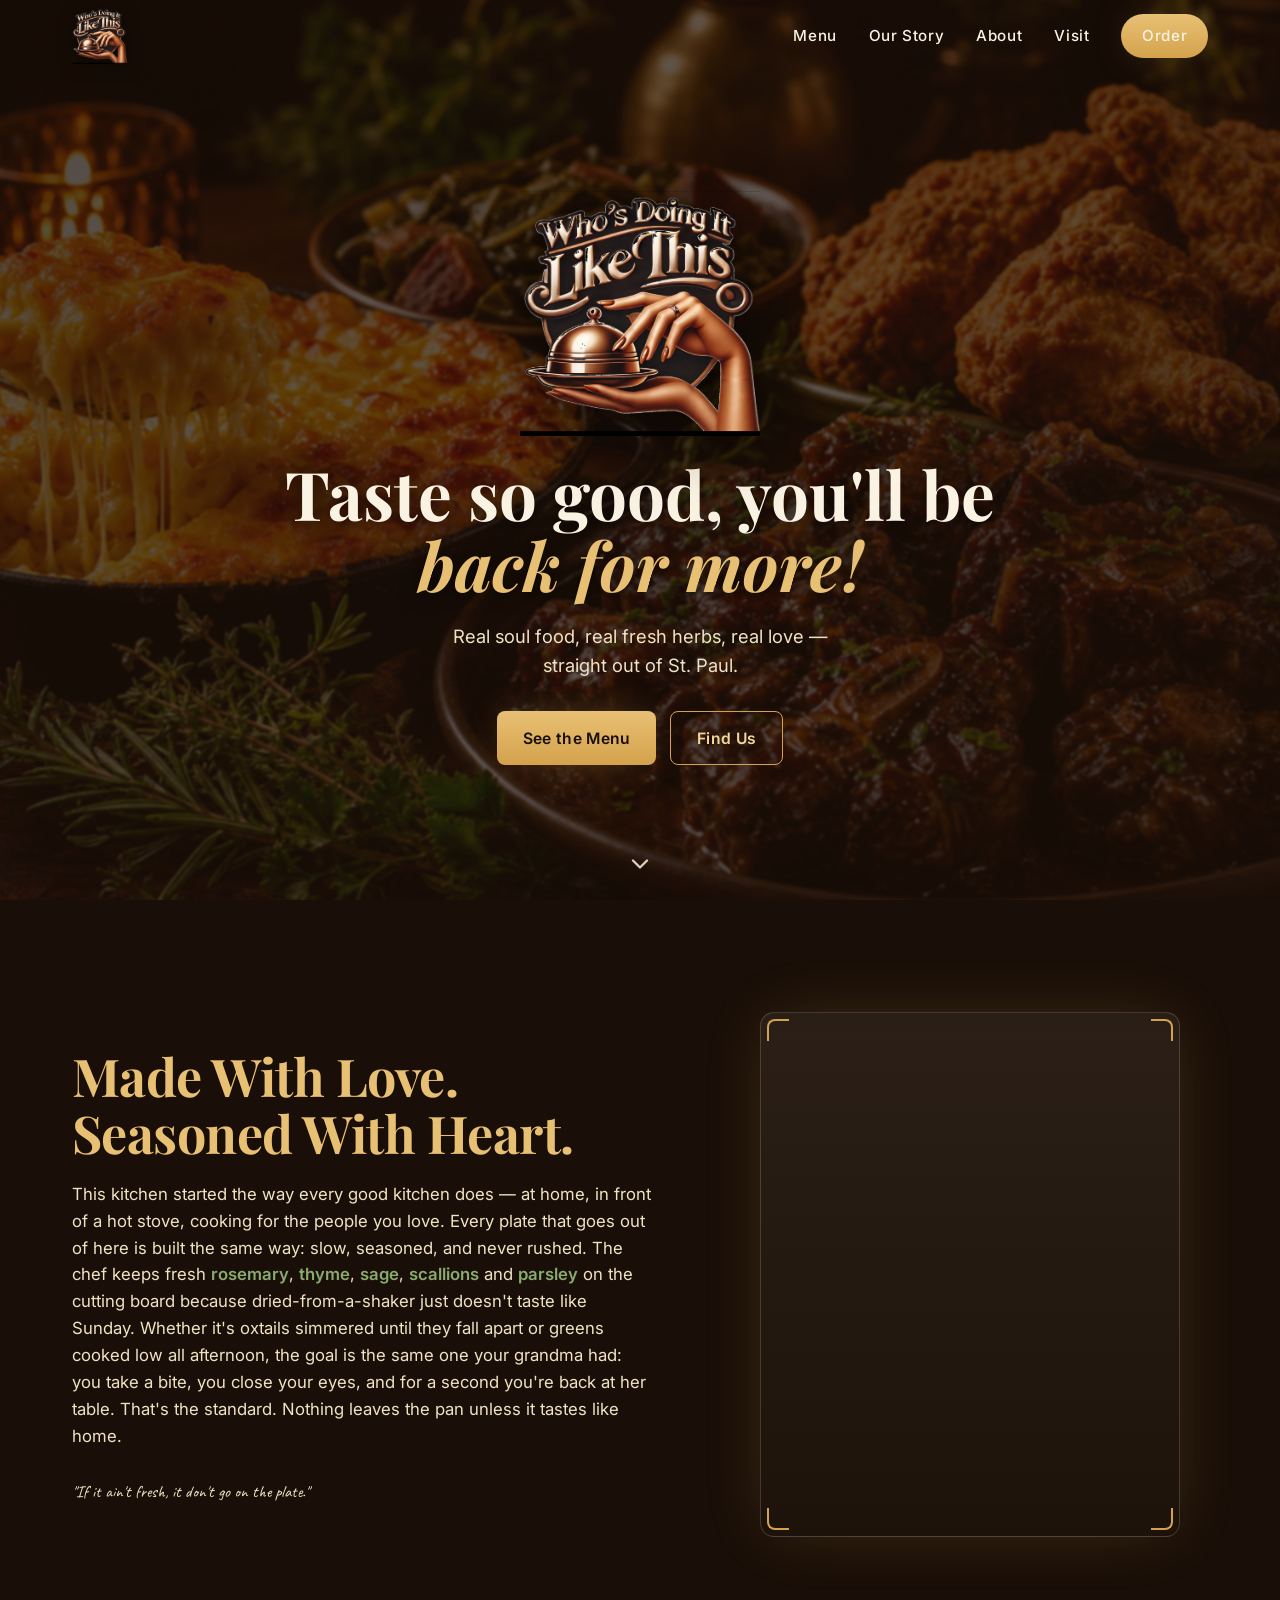
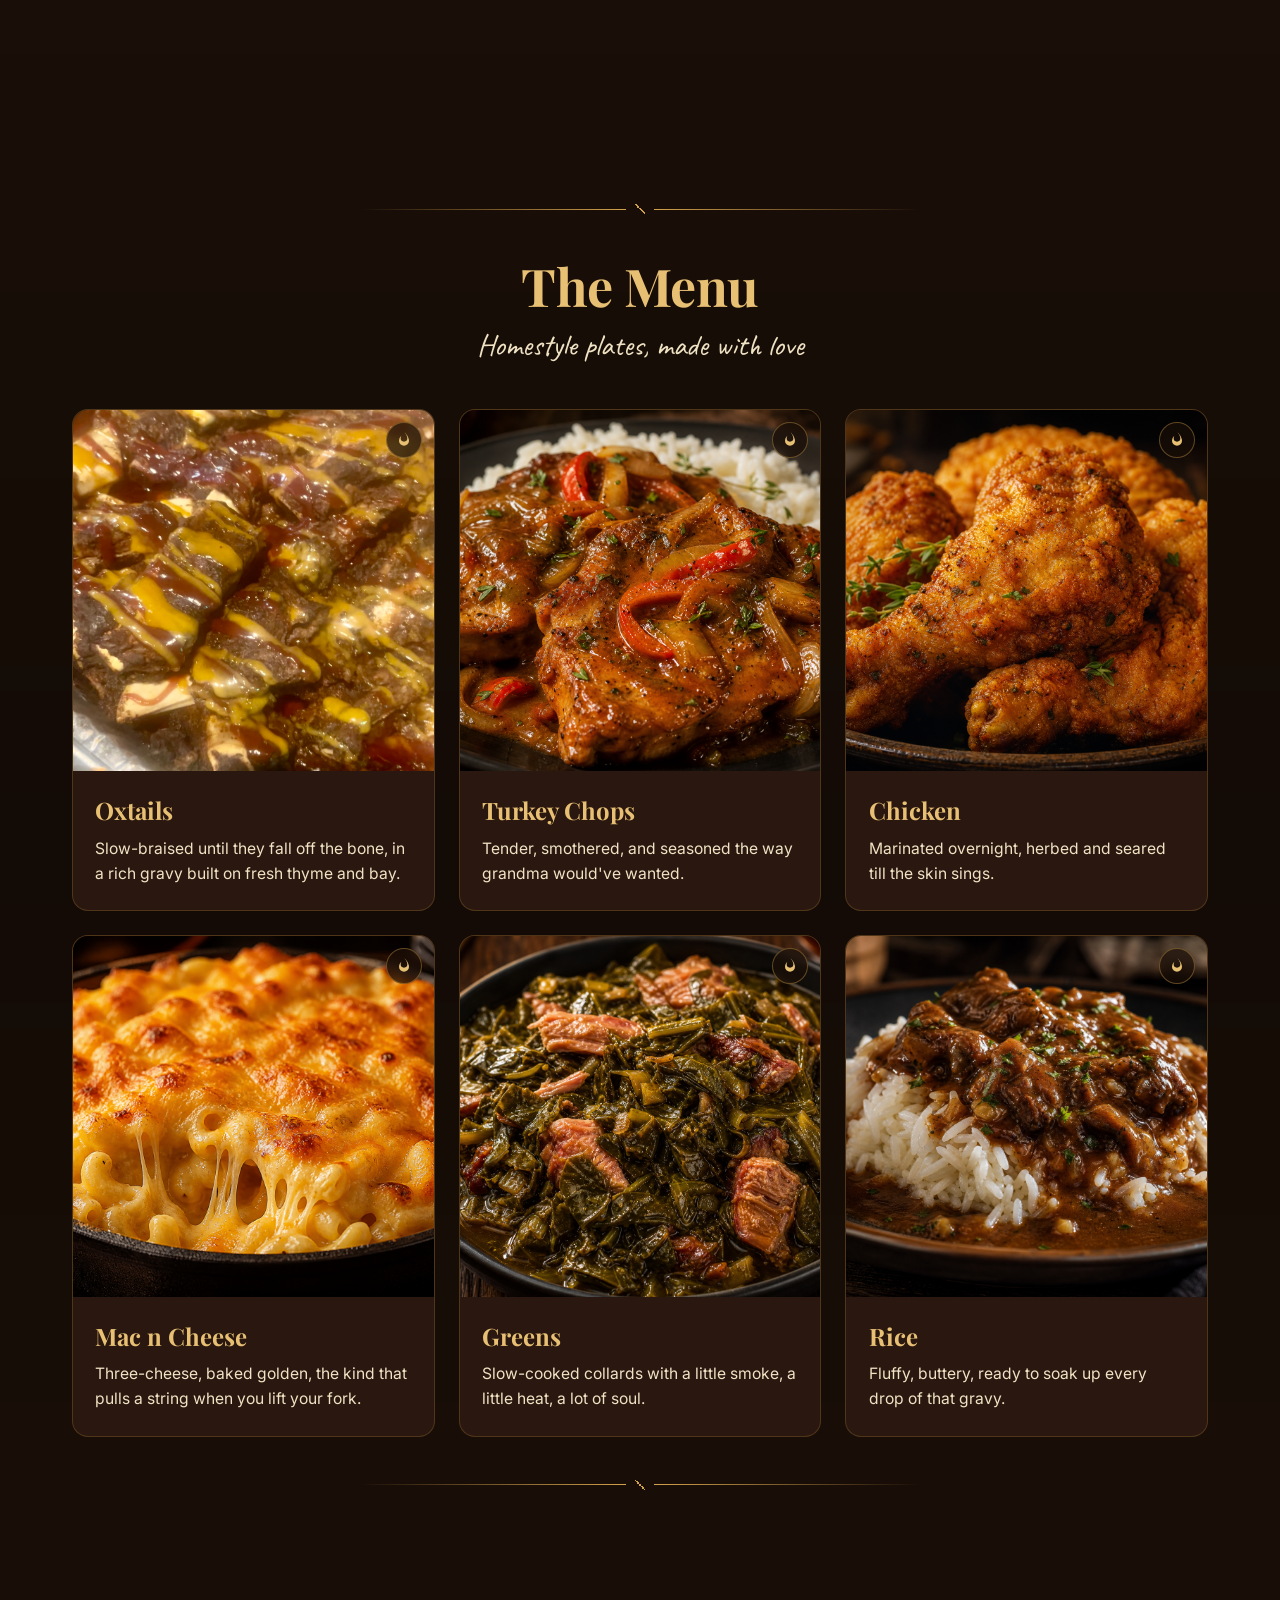
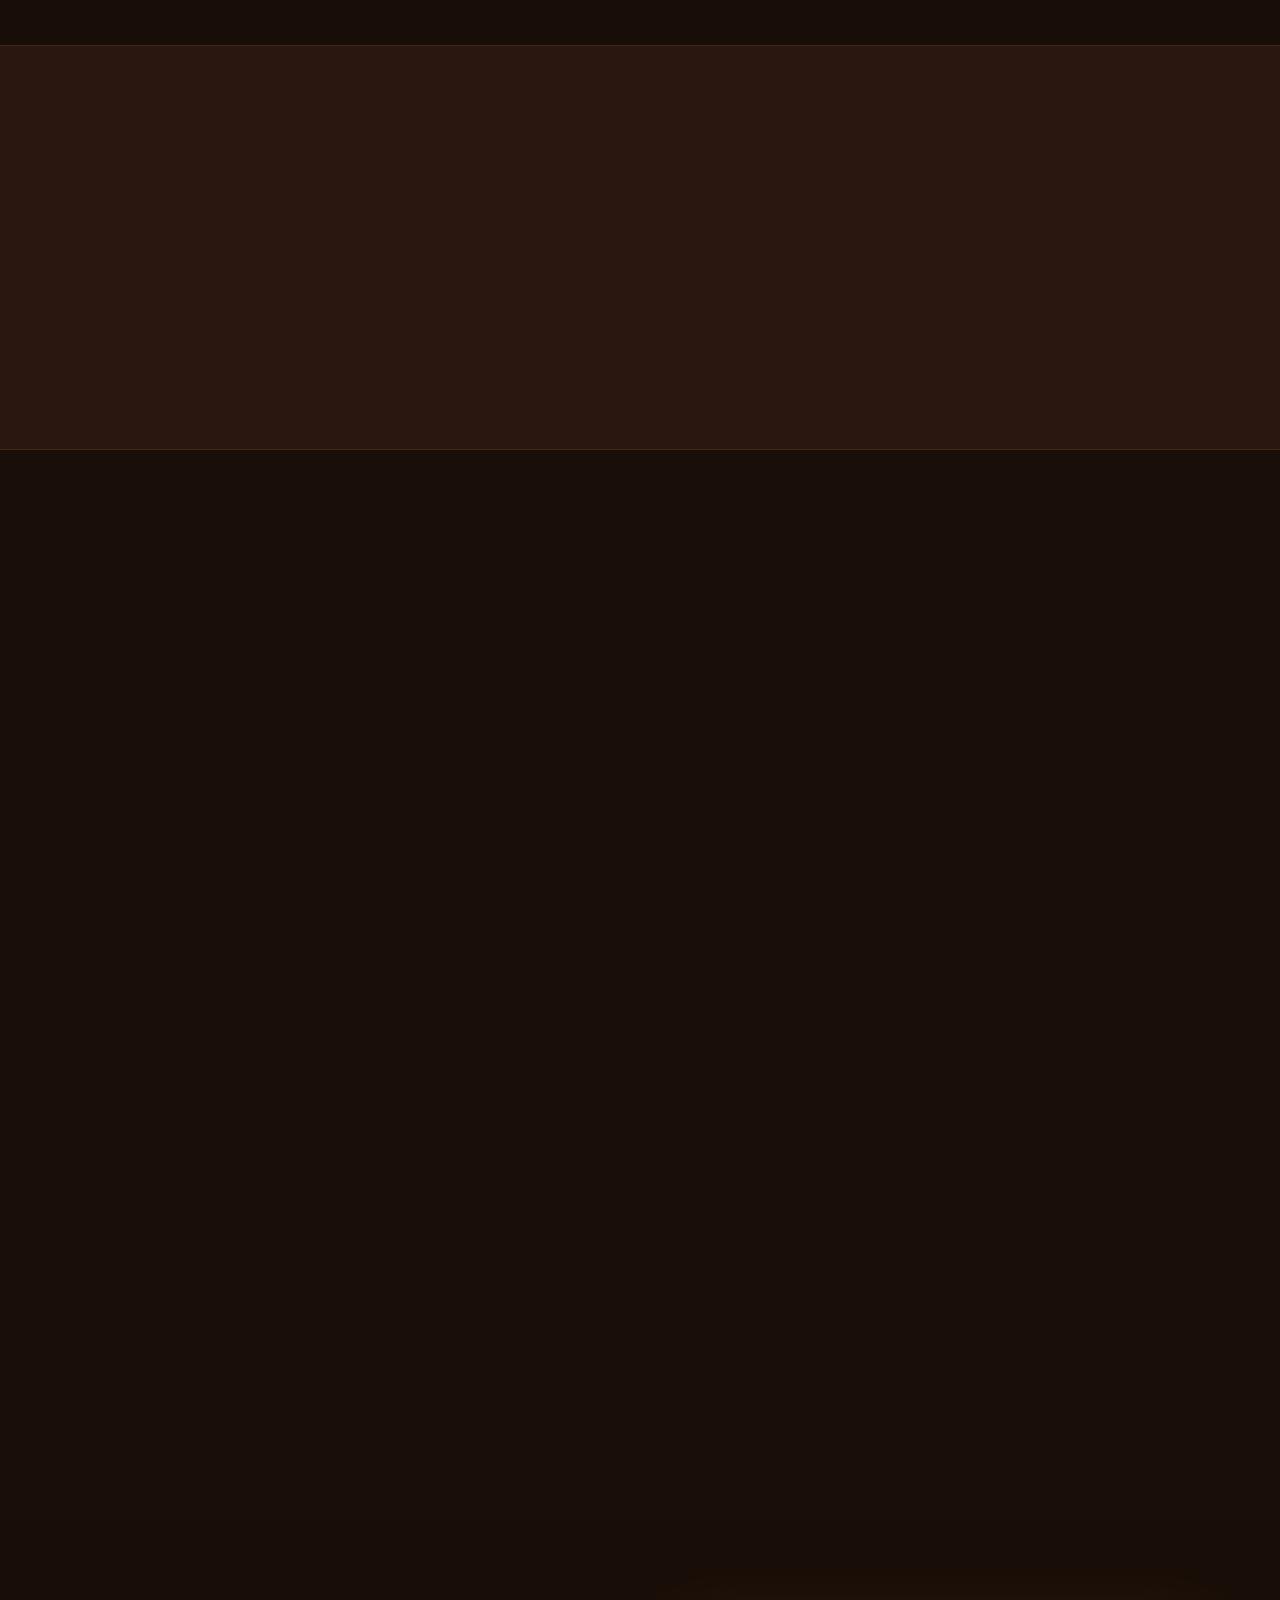
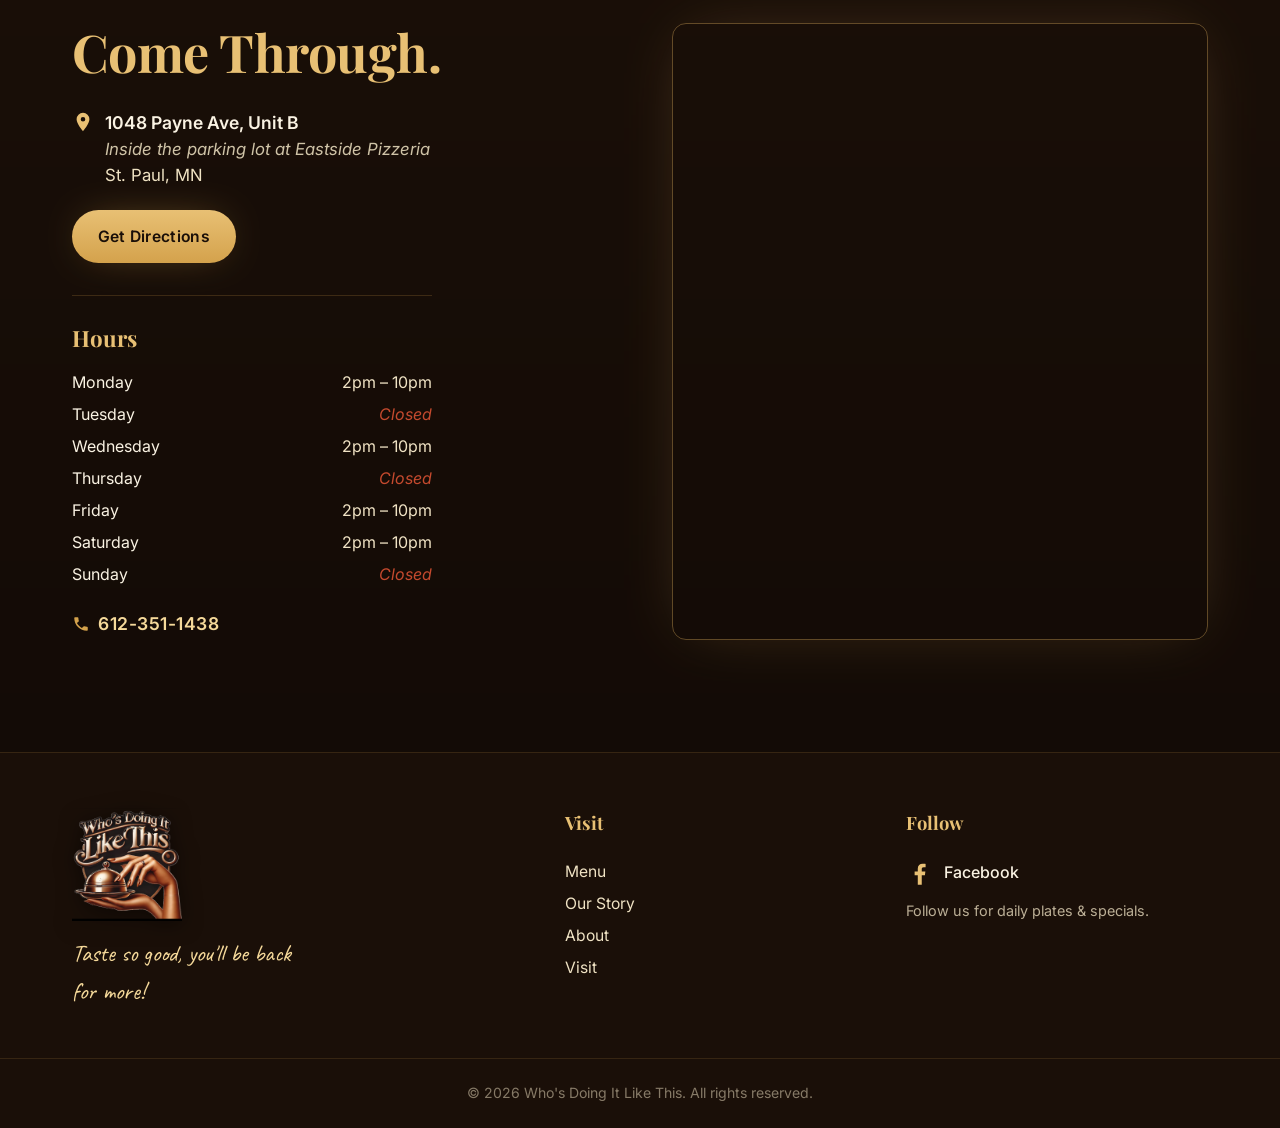
==== index.html @ 68f6def2 "first commit Co-authored-by: Cursor <cursoragent@cursor.com>" ====
<!DOCTYPE html>
<html lang="en">
<head>
  <!--
  ============================================================
   WHO'S DOING IT LIKE THIS  /  editor's quick-edit map
  ============================================================
  Common things you'll want to change and what to search for:

    * Hours              :  search "TODO: owner to confirm hours"
    * Address            :  search "1048 Payne Ave"
    * Phone (add later)  :  search "TODO: phone"
    * Order link         :  search "cash.app/order"  (nav + mobile menu)
    * Facebook URL       :  search "facebook.com/whosdoingitlikethis"  (social follow links only)
    * Google Maps embed  :  search "TODO: maps embed"
    * Logo image         :  search "logo.jpg"  (3 spots)
    * Hero background    :  search "HERO BACKGROUND" in css/styles.css
    * Food card images   :  search "FOOD-IMG"  (one per menu item)
    * Copyright          :  auto-updates via JS (id="year")
    * Open Graph image   :  search "TODO: og-image"
    * Favicon            :  search "TODO: favicon"
  ============================================================
  -->

  <meta charset="UTF-8" />
  <meta name="viewport" content="width=device-width, initial-scale=1.0" />
  <title>Who's Doing It Like This | Soul Food in St. Paul, MN</title>
  <meta name="description" content="Homestyle soul food made with fresh herbs and love. Oxtails, turkey chops, mac &amp; cheese and more. 1048 Payne Ave, St. Paul." />

  <!-- TODO: og-image  (drop a 1200x630 jpg at images/og-image.jpg) -->
  <meta property="og:title" content="Who's Doing It Like This | Soul Food in St. Paul" />
  <meta property="og:description" content="Real soul food, real fresh herbs, real love. 1048 Payne Ave, St. Paul." />
  <meta property="og:type" content="restaurant" />
  <meta property="og:image" content="images/og-image.jpg" />

  <!-- TODO: favicon  (drop a 32x32 png at images/favicon.png) -->
  <link rel="icon" type="image/png" href="images/Whos%20doing%20it%20like%20this/logo_no_bg.png" />

  <!-- Google Fonts: Playfair Display (display), Inter (body), Caveat (handwriting) -->
  <link rel="preconnect" href="https://fonts.googleapis.com" />
  <link rel="preconnect" href="https://fonts.gstatic.com" crossorigin />
  <link href="https://fonts.googleapis.com/css2?family=Caveat:wght@400;700&family=Inter:wght@400;500;600&family=Playfair+Display:ital,wght@0,700;1,700&display=swap" rel="stylesheet" />

  <link rel="stylesheet" href="css/styles.css" />
</head>
<body>

  <!-- ============================================================
       STICKY TOP NAV
       ============================================================ -->
  <header class="site-header" id="siteHeader">
    <div class="container nav-inner">
      <a href="#hero" class="nav-logo" aria-label="Who's Doing It Like This - home">
        <!-- logo_no_bg.png (1 of 3) -->
        <img src="images/Whos%20doing%20it%20like%20this/logo_no_bg.png" alt="Who's Doing It Like This logo" />
      </a>

      <nav class="nav-links" aria-label="Primary">
        <a href="#menu">Menu</a>
        <a href="#story">Our Story</a>
        <a href="about.html">About</a>
        <a href="#visit">Visit</a>
        <a href="https://cash.app/order/$whosdoingitlikethis" target="_blank" rel="noopener" class="btn btn-gold btn-pill nav-cta">Order</a>
      </nav>

      <button class="nav-toggle" id="navToggle" aria-expanded="false" aria-controls="mobileMenu" aria-label="Toggle menu">
        <svg viewBox="0 0 24 24" width="28" height="28" aria-hidden="true" focusable="false">
          <line x1="4" y1="7"  x2="20" y2="7"  stroke="currentColor" stroke-width="2" stroke-linecap="round"/>
          <line x1="4" y1="12" x2="20" y2="12" stroke="currentColor" stroke-width="2" stroke-linecap="round"/>
          <line x1="4" y1="17" x2="20" y2="17" stroke="currentColor" stroke-width="2" stroke-linecap="round"/>
        </svg>
      </button>
    </div>
  </header>

  <!-- Mobile full-screen menu overlay -->
  <div class="mobile-menu" id="mobileMenu" aria-hidden="true">
    <button class="mobile-menu-close" id="mobileMenuClose" aria-label="Close menu">
      <svg viewBox="0 0 24 24" width="32" height="32" aria-hidden="true" focusable="false">
        <line x1="6" y1="6" x2="18" y2="18" stroke="currentColor" stroke-width="2" stroke-linecap="round"/>
        <line x1="18" y1="6" x2="6" y2="18" stroke="currentColor" stroke-width="2" stroke-linecap="round"/>
      </svg>
    </button>
    <nav aria-label="Mobile">
      <a href="#menu">Menu</a>
      <a href="#story">Our Story</a>
      <a href="about.html">About</a>
      <a href="#visit">Visit</a>
      <a href="https://cash.app/order/$whosdoingitlikethis" target="_blank" rel="noopener" class="mobile-cta">Order Online</a>
    </nav>
  </div>

  <main>

    <!-- ============================================================
         1. HERO
         ============================================================ -->
    <section id="hero" class="hero" aria-labelledby="heroTitle">
      <div class="hero-bg" aria-hidden="true"></div>
      <div class="hero-overlay" aria-hidden="true"></div>

      <div class="container hero-content">
        <!-- logo_no_bg.png (2 of 3) -->
        <img class="hero-logo" src="images/Whos%20doing%20it%20like%20this/logo_no_bg.png" alt="Who's Doing It Like This logo" />

        <h1 id="heroTitle" class="hero-title">
          Taste so good, you'll be <span class="italic-gold">back for more!</span>
        </h1>

        <p class="hero-sub">
          Real soul food, real fresh herbs, real love &mdash; straight out of St. Paul.
        </p>

        <div class="hero-ctas">
          <a class="btn btn-gold" href="#menu">See the Menu</a>
          <a class="btn btn-gold-outline" href="#visit">Find Us</a>
        </div>
      </div>

      <a href="#story" class="hero-chevron" aria-label="Scroll to story">
        <svg viewBox="0 0 24 24" width="28" height="28" aria-hidden="true" focusable="false">
          <polyline points="6 9 12 15 18 9" fill="none" stroke="currentColor" stroke-width="2" stroke-linecap="round" stroke-linejoin="round"/>
        </svg>
      </a>
    </section>

    <!-- ============================================================
         2. STORY  -- Made With Love
         ============================================================ -->
    <section id="story" class="story" aria-labelledby="storyTitle">
      <div class="container story-grid">

        <div class="story-text reveal">
          <h2 id="storyTitle" class="section-title">
            Made With Love. <br/>Seasoned With Heart.
          </h2>
          <p>
            This kitchen started the way every good kitchen does &mdash; at home, in front
            of a hot stove, cooking for the people you love. Every plate that goes out
            of here is built the same way: slow, seasoned, and never rushed. The chef
            keeps fresh <strong>rosemary</strong>, <strong>thyme</strong>,
            <strong>sage</strong>, <strong>scallions</strong> and <strong>parsley</strong>
            on the cutting board because dried-from-a-shaker just doesn't taste like
            Sunday. Whether it's oxtails simmered until they fall apart or greens
            cooked low all afternoon, the goal is the same one your grandma had:
            you take a bite, you close your eyes, and for a second you're back at
            her table. That's the standard. Nothing leaves the pan unless it
            tastes like home.
          </p>
          <p class="pull-quote">"If it ain't fresh, it don't go on the plate."</p>
        </div>

        <figure class="story-figure reveal">
          <div class="story-photo-frame">
            <!-- We use IMG_2457 here, cropped via CSS to hide the iPhone screenshot chrome.
                 Swap freely: drop your shot at images/story/chef.jpg and update src below. -->
            <img
              src="images/Whos%20doing%20it%20like%20this/IMG_2457.PNG"
              alt="A loaded plate fresh out of the kitchen"
              class="story-photo"
            />
            <span class="corner corner-tl" aria-hidden="true"></span>
            <span class="corner corner-tr" aria-hidden="true"></span>
            <span class="corner corner-bl" aria-hidden="true"></span>
            <span class="corner corner-br" aria-hidden="true"></span>
          </div>
        </figure>

      </div>
    </section>

    <!-- ============================================================
         3. MENU
         ============================================================ -->
    <section id="menu" class="menu" aria-labelledby="menuTitle">
      <div class="container">

        <div class="divider" aria-hidden="true"></div>

        <header class="section-head reveal">
          <h2 id="menuTitle" class="section-title">The Menu</h2>
          <p class="section-sub-hand">Homestyle plates, made with love</p>
        </header>

        <div class="menu-grid">

          <!-- FOOD-IMG: Oxtails  ->  swap to images/food/oxtails.jpg when ready -->
          <article class="menu-card reveal" style="--i: 0;">
            <div class="menu-card-img">
              <img src="images/Whos%20doing%20it%20like%20this/IMG_1518.PNG" alt="Plate of slow-braised oxtails in rich gravy" />
              <span class="flame" aria-hidden="true">
                <svg viewBox="0 0 24 24" width="20" height="20"><path fill="currentColor" d="M12 2s4 4 4 8a4 4 0 1 1-8 0c0-2 1-3 1-3s-3 2-3 6a6 6 0 0 0 12 0c0-6-6-11-6-11z"/></svg>
              </span>
            </div>
            <div class="menu-card-body">
              <h3>Oxtails</h3>
              <p>Slow-braised until they fall off the bone, in a rich gravy built on fresh thyme and bay.</p>
            </div>
          </article>

          <article class="menu-card reveal" style="--i: 1;">
            <div class="menu-card-img">
              <img src="images/food/turkey-chops.jpg" alt="Smothered turkey chops in rich onion gravy" />
              <span class="flame" aria-hidden="true">
                <svg viewBox="0 0 24 24" width="20" height="20"><path fill="currentColor" d="M12 2s4 4 4 8a4 4 0 1 1-8 0c0-2 1-3 1-3s-3 2-3 6a6 6 0 0 0 12 0c0-6-6-11-6-11z"/></svg>
              </span>
            </div>
            <div class="menu-card-body">
              <h3>Turkey Chops</h3>
              <p>Tender, smothered, and seasoned the way grandma would've wanted.</p>
            </div>
          </article>

          <article class="menu-card reveal" style="--i: 2;">
            <div class="menu-card-img">
              <img src="images/food/chicken.jpg" alt="Herbed fried chicken pieces golden and crispy" />
              <span class="flame" aria-hidden="true">
                <svg viewBox="0 0 24 24" width="20" height="20"><path fill="currentColor" d="M12 2s4 4 4 8a4 4 0 1 1-8 0c0-2 1-3 1-3s-3 2-3 6a6 6 0 0 0 12 0c0-6-6-11-6-11z"/></svg>
              </span>
            </div>
            <div class="menu-card-body">
              <h3>Chicken</h3>
              <p>Marinated overnight, herbed and seared till the skin sings.</p>
            </div>
          </article>

          <article class="menu-card reveal" style="--i: 3;">
            <div class="menu-card-img">
              <img src="images/food/mac-n-cheese.jpg" alt="Baked three-cheese mac and cheese with golden crust and cheese pull" />
              <span class="flame" aria-hidden="true">
                <svg viewBox="0 0 24 24" width="20" height="20"><path fill="currentColor" d="M12 2s4 4 4 8a4 4 0 1 1-8 0c0-2 1-3 1-3s-3 2-3 6a6 6 0 0 0 12 0c0-6-6-11-6-11z"/></svg>
              </span>
            </div>
            <div class="menu-card-body">
              <h3>Mac n Cheese</h3>
              <p>Three-cheese, baked golden, the kind that pulls a string when you lift your fork.</p>
            </div>
          </article>

          <article class="menu-card reveal" style="--i: 4;">
            <div class="menu-card-img">
              <img src="images/food/greens.jpg" alt="Slow-cooked Southern collard greens with smoked meat" />
              <span class="flame" aria-hidden="true">
                <svg viewBox="0 0 24 24" width="20" height="20"><path fill="currentColor" d="M12 2s4 4 4 8a4 4 0 1 1-8 0c0-2 1-3 1-3s-3 2-3 6a6 6 0 0 0 12 0c0-6-6-11-6-11z"/></svg>
              </span>
            </div>
            <div class="menu-card-body">
              <h3>Greens</h3>
              <p>Slow-cooked collards with a little smoke, a little heat, a lot of soul.</p>
            </div>
          </article>

          <article class="menu-card reveal" style="--i: 5;">
            <div class="menu-card-img">
              <img src="images/food/rice.jpg" alt="Fluffy white rice with rich brown gravy poured over" />
              <span class="flame" aria-hidden="true">
                <svg viewBox="0 0 24 24" width="20" height="20"><path fill="currentColor" d="M12 2s4 4 4 8a4 4 0 1 1-8 0c0-2 1-3 1-3s-3 2-3 6a6 6 0 0 0 12 0c0-6-6-11-6-11z"/></svg>
              </span>
            </div>
            <div class="menu-card-body">
              <h3>Rice</h3>
              <p>Fluffy, buttery, ready to soak up every drop of that gravy.</p>
            </div>
          </article>

        </div>

        <div class="divider" aria-hidden="true"></div>
      </div>
    </section>

    <!-- ============================================================
         4. HERBS BAND
         ============================================================ -->
    <section id="herbs" class="herbs" aria-labelledby="herbsTitle">
      <div class="container herbs-inner reveal">
        <h2 id="herbsTitle" class="section-title centered">Fresh Herbs. Always.</h2>

        <ul class="herb-row">
          <li class="herb-badge">
            <svg class="sprig" viewBox="0 0 32 32" width="22" height="22" aria-hidden="true"><path d="M16 28 V6" stroke="currentColor" stroke-width="1.5" fill="none" stroke-linecap="round"/><path d="M16 22 q-6 -2 -8 -8 q4 0 8 4" fill="currentColor"/><path d="M16 18 q6 -2 8 -8 q-4 0 -8 4" fill="currentColor"/><path d="M16 14 q-5 -2 -6 -7 q3 0 6 3" fill="currentColor"/></svg>
            <span>Rosemary</span>
          </li>
          <li class="herb-badge">
            <svg class="sprig" viewBox="0 0 32 32" width="22" height="22" aria-hidden="true"><path d="M16 28 V6" stroke="currentColor" stroke-width="1.5" fill="none" stroke-linecap="round"/><path d="M16 22 q-6 -2 -8 -8 q4 0 8 4" fill="currentColor"/><path d="M16 18 q6 -2 8 -8 q-4 0 -8 4" fill="currentColor"/><path d="M16 14 q-5 -2 -6 -7 q3 0 6 3" fill="currentColor"/></svg>
            <span>Thyme</span>
          </li>
          <li class="herb-badge">
            <svg class="sprig" viewBox="0 0 32 32" width="22" height="22" aria-hidden="true"><path d="M16 28 V6" stroke="currentColor" stroke-width="1.5" fill="none" stroke-linecap="round"/><path d="M16 22 q-6 -2 -8 -8 q4 0 8 4" fill="currentColor"/><path d="M16 18 q6 -2 8 -8 q-4 0 -8 4" fill="currentColor"/><path d="M16 14 q-5 -2 -6 -7 q3 0 6 3" fill="currentColor"/></svg>
            <span>Sage</span>
          </li>
          <li class="herb-badge">
            <svg class="sprig" viewBox="0 0 32 32" width="22" height="22" aria-hidden="true"><path d="M16 28 V6" stroke="currentColor" stroke-width="1.5" fill="none" stroke-linecap="round"/><path d="M16 22 q-6 -2 -8 -8 q4 0 8 4" fill="currentColor"/><path d="M16 18 q6 -2 8 -8 q-4 0 -8 4" fill="currentColor"/><path d="M16 14 q-5 -2 -6 -7 q3 0 6 3" fill="currentColor"/></svg>
            <span>Parsley</span>
          </li>
          <li class="herb-badge">
            <svg class="sprig" viewBox="0 0 32 32" width="22" height="22" aria-hidden="true"><path d="M16 28 V6" stroke="currentColor" stroke-width="1.5" fill="none" stroke-linecap="round"/><path d="M16 22 q-6 -2 -8 -8 q4 0 8 4" fill="currentColor"/><path d="M16 18 q6 -2 8 -8 q-4 0 -8 4" fill="currentColor"/><path d="M16 14 q-5 -2 -6 -7 q3 0 6 3" fill="currentColor"/></svg>
            <span>Scallions</span>
          </li>
        </ul>

        <p class="herbs-copy">
          Fresh herbs do something dried ones never can &mdash; they wake the whole plate up.
          That's why every pot in this kitchen starts with a handful of green, straight off the stem.
        </p>
      </div>
    </section>

    <!-- ============================================================
         5. KITCHEN GALLERY  -- real videos & extra shots
         ============================================================ -->
    <section id="kitchen" class="kitchen" aria-labelledby="kitchenTitle">
      <div class="container">
        <header class="section-head reveal">
          <h2 id="kitchenTitle" class="section-title centered">From the Kitchen</h2>
          <p class="section-sub-hand">Real plates. Real kitchen. Tap to play.</p>
        </header>

        <div class="carousel reveal" id="kitchenCarousel" aria-roledescription="carousel" aria-label="From the Kitchen gallery">
          <div class="carousel-viewport">
            <div class="carousel-track" id="kitchenTrack">

              <div class="carousel-slide" role="group" aria-roledescription="slide" aria-label="1 of 6">
                <video class="kitchen-media" controls preload="metadata" playsinline poster="images/Whos%20doing%20it%20like%20this/IMG_1518.PNG">
                  <source src="images/Whos%20doing%20it%20like%20this/v12044gd0000cn5khkfog65ruvr9pog0.mp4" type="video/mp4" />
                  Sorry, your browser doesn't support embedded videos.
                </video>
              </div>

              <div class="carousel-slide" role="group" aria-roledescription="slide" aria-label="2 of 6">
                <video class="kitchen-media" controls preload="metadata" playsinline>
                  <source src="images/Whos%20doing%20it%20like%20this/v12044gd0000cn5ksrfog65tkddij550.mp4" type="video/mp4" />
                  Sorry, your browser doesn't support embedded videos.
                </video>
              </div>

              <div class="carousel-slide" role="group" aria-roledescription="slide" aria-label="3 of 6">
                <video class="kitchen-media" controls preload="metadata" playsinline>
                  <source src="images/Whos%20doing%20it%20like%20this/v12044gd0000cn68t57og65gt8g8koug.mp4" type="video/mp4" />
                  Sorry, your browser doesn't support embedded videos.
                </video>
              </div>

              <div class="carousel-slide" role="group" aria-roledescription="slide" aria-label="4 of 6">
                <video class="kitchen-media" controls preload="metadata" playsinline>
                  <source src="images/Whos%20doing%20it%20like%20this/v12044gd0000coe49vvog65h6o6lahjg.mp4" type="video/mp4" />
                  Sorry, your browser doesn't support embedded videos.
                </video>
              </div>

              <div class="carousel-slide" role="group" aria-roledescription="slide" aria-label="5 of 6">
                <video class="kitchen-media" controls preload="metadata" playsinline>
                  <source src="images/Whos%20doing%20it%20like%20this/v12044gd0000csf7sivog65lehfbqdag.mp4" type="video/mp4" />
                  Sorry, your browser doesn't support embedded videos.
                </video>
              </div>

              <div class="carousel-slide" role="group" aria-roledescription="slide" aria-label="6 of 6">
                <img class="kitchen-media" src="images/Whos%20doing%20it%20like%20this/IMG_1518.PNG" alt="Tray of ribs glazed in BBQ and gold sauce" />
              </div>

            </div>
          </div>

          <button class="carousel-btn carousel-prev" id="carouselPrev" aria-label="Previous slide" type="button">
            <svg viewBox="0 0 24 24" width="24" height="24" aria-hidden="true" focusable="false">
              <polyline points="15 6 9 12 15 18" fill="none" stroke="currentColor" stroke-width="2.2" stroke-linecap="round" stroke-linejoin="round"/>
            </svg>
          </button>

          <button class="carousel-btn carousel-next" id="carouselNext" aria-label="Next slide" type="button">
            <svg viewBox="0 0 24 24" width="24" height="24" aria-hidden="true" focusable="false">
              <polyline points="9 6 15 12 9 18" fill="none" stroke="currentColor" stroke-width="2.2" stroke-linecap="round" stroke-linejoin="round"/>
            </svg>
          </button>

          <div class="carousel-dots" id="carouselDots" role="tablist" aria-label="Choose slide"></div>
        </div>
      </div>
    </section>

    <!-- ============================================================
         6. VISIT
         ============================================================ -->
    <section id="visit" class="visit" aria-labelledby="visitTitle">
      <div class="container visit-grid">

        <div class="visit-text reveal">
          <h2 id="visitTitle" class="section-title">Come Through.</h2>

          <address class="visit-address">
            <svg class="map-pin" viewBox="0 0 24 24" width="22" height="22" aria-hidden="true">
              <path fill="currentColor" d="M12 2a7 7 0 0 0-7 7c0 5 7 13 7 13s7-8 7-13a7 7 0 0 0-7-7zm0 9.5A2.5 2.5 0 1 1 12 6.5a2.5 2.5 0 0 1 0 5z"/>
            </svg>
            <div>
              <strong>1048 Payne Ave, Unit B</strong><br/>
              <em>Inside the parking lot at Eastside Pizzeria</em><br/>
              St. Paul, MN
            </div>
          </address>

          <a class="btn btn-gold btn-pill" href="https://www.google.com/maps/search/?api=1&query=1048+Payne+Ave+Unit+B+St+Paul+MN" target="_blank" rel="noopener">
            Get Directions
          </a>

          <div class="hours">
            <h3 class="hours-title">Hours</h3>
            <dl>
              <div class="hours-row"><dt>Monday</dt><dd>2pm &ndash; 10pm</dd></div>
              <div class="hours-row closed"><dt>Tuesday</dt><dd>Closed</dd></div>
              <div class="hours-row"><dt>Wednesday</dt><dd>2pm &ndash; 10pm</dd></div>
              <div class="hours-row closed"><dt>Thursday</dt><dd>Closed</dd></div>
              <div class="hours-row"><dt>Friday</dt><dd>2pm &ndash; 10pm</dd></div>
              <div class="hours-row"><dt>Saturday</dt><dd>2pm &ndash; 10pm</dd></div>
              <div class="hours-row closed"><dt>Sunday</dt><dd>Closed</dd></div>
            </dl>
          </div>

          <a class="visit-phone" href="tel:+16123511438" aria-label="Call us at 612-351-1438">
            <svg viewBox="0 0 24 24" width="18" height="18" aria-hidden="true">
              <path fill="currentColor" d="M6.6 10.8c1.4 2.8 3.8 5.1 6.6 6.6l2.2-2.2c.3-.3.7-.4 1-.2 1.1.4 2.3.6 3.6.6.6 0 1 .4 1 1V20c0 .6-.4 1-1 1-9.4 0-17-7.6-17-17 0-.6.4-1 1-1h3.5c.6 0 1 .4 1 1 0 1.3.2 2.5.6 3.6.1.3 0 .7-.2 1L6.6 10.8z"/>
            </svg>
            <span>612-351-1438</span>
          </a>
        </div>

        <div class="visit-map reveal">
          <!-- TODO: maps embed -- if the owner gets a fresh embed code from
               Google Maps (Share > Embed a map), replace the iframe src below. -->
          <iframe
            title="Map to Who's Doing It Like This, 1048 Payne Ave Unit B, St. Paul, MN"
            src="https://www.google.com/maps?q=1048+Payne+Ave+Unit+B+St+Paul+MN&output=embed"
            loading="lazy"
            referrerpolicy="no-referrer-when-downgrade"
            allowfullscreen></iframe>
        </div>

      </div>
    </section>

  </main>

  <!-- ============================================================
       FOOTER
       ============================================================ -->
  <footer class="site-footer" aria-labelledby="footerTitle">
    <h2 id="footerTitle" class="visually-hidden">Site footer</h2>

    <div class="container footer-grid">

      <div class="footer-col">
        <!-- logo_no_bg.png (3 of 3) -->
        <img class="footer-logo" src="images/Whos%20doing%20it%20like%20this/logo_no_bg.png" alt="Who's Doing It Like This logo" />
        <p class="footer-tag">Taste so good, you'll be back for more!</p>
      </div>

      <div class="footer-col">
        <h3 class="footer-heading">Visit</h3>
        <ul class="footer-links">
          <li><a href="#menu">Menu</a></li>
          <li><a href="#story">Our Story</a></li>
          <li><a href="about.html">About</a></li>
          <li><a href="#visit">Visit</a></li>
        </ul>
      </div>

      <div class="footer-col">
        <h3 class="footer-heading">Follow</h3>
        <a class="footer-social" href="https://www.facebook.com/whosdoingitlikethis" target="_blank" rel="noopener" aria-label="Follow us on Facebook">
          <svg viewBox="0 0 24 24" width="28" height="28" aria-hidden="true"><path fill="currentColor" d="M13.5 22v-8h2.7l.4-3.2h-3.1V8.7c0-.9.3-1.6 1.6-1.6h1.7V4.2c-.3 0-1.3-.1-2.5-.1-2.5 0-4.2 1.5-4.2 4.3v2.4H7.4V14h2.7v8h3.4z"/></svg>
          <span>Facebook</span>
        </a>
        <p class="footer-note">Follow us for daily plates &amp; specials.</p>
      </div>

    </div>

    <div class="footer-bottom">
      <p>&copy; <span id="year">2025</span> Who's Doing It Like This. All rights reserved.</p>
    </div>
  </footer>

  <script src="js/script.js"></script>
</body>
</html>
---- css/styles.css ----
/* ============================================================
   WHO'S DOING IT LIKE THIS  --  styles.css
   Cast iron, gold foil, hand-painted juke joint signage.
   ============================================================ */

/* ---------- 1. Tokens ---------- */
:root {
  /* Deep, rich base -- like cast iron and stewed gravy */
  --cocoa-950: #1a0f08;
  --cocoa-900: #2a1810;
  --cocoa-800: #3d2418;
  --cocoa-700: #5c3a26;

  /* Warm gold -- the "Sunday best" accent */
  --gold-600: #a87a2e;
  --gold-500: #d4a24c;
  --gold-400: #e8c074;
  --gold-300: #f5d99a;

  /* Cream -- worn paper */
  --cream-50:  #faf3e3;
  --cream-100: #f0e3c4;

  /* Herb green -- nods to the fresh-herb story */
  --herb-600: #4a6b3a;
  --herb-500: #6b8e4e;
  --herb-400: #8aab6e;

  /* Paprika/sauce red -- accents, hovers */
  --paprika-600: #a8331f;
  --paprika-500: #c44a2e;

  /* Type */
  --font-display: 'Playfair Display', Georgia, serif;
  --font-body:    'Inter', system-ui, sans-serif;
  --font-hand:    'Caveat', cursive;

  /* Layout */
  --container-max: 1200px;
  --gutter: clamp(1rem, 4vw, 2rem);
  --header-h: 72px;
}

/* ---------- 2. Reset-ish ---------- */
*, *::before, *::after { box-sizing: border-box; }
html { scroll-behavior: smooth; }
body, h1, h2, h3, h4, p, ul, dl, dd, figure { margin: 0; padding: 0; }
ul { list-style: none; }
img, svg, video, iframe { display: block; max-width: 100%; }
img, video { height: auto; }
a { color: inherit; text-decoration: none; }
button { font: inherit; cursor: pointer; background: none; border: 0; color: inherit; }

/* ---------- 3. Body + paper grain ---------- */
body {
  font-family: var(--font-body);
  font-weight: 400;
  color: var(--cream-50);
  background: var(--cocoa-950);
  line-height: 1.6;
  -webkit-font-smoothing: antialiased;
  position: relative;
  overflow-x: hidden;
}

/* Subtle inline-SVG noise overlay (~0.04 opacity) -- "old paper" feel */
body::before {
  content: "";
  position: fixed;
  inset: 0;
  pointer-events: none;
  z-index: 1;
  opacity: 0.05;
  background-image: url("data:image/svg+xml;utf8,<svg xmlns='http://www.w3.org/2000/svg' width='200' height='200'><filter id='n'><feTurbulence type='fractalNoise' baseFrequency='0.85' numOctaves='2' stitchTiles='stitch'/><feColorMatrix values='0 0 0 0 0.95  0 0 0 0 0.85  0 0 0 0 0.65  0 0 0 0.6 0'/></filter><rect width='100%' height='100%' filter='url(%23n)'/></svg>");
}

main, header, footer { position: relative; z-index: 2; }

/* ---------- 4. Layout helpers ---------- */
.container {
  width: 100%;
  max-width: var(--container-max);
  margin-inline: auto;
  padding-inline: var(--gutter);
}

.visually-hidden {
  position: absolute !important;
  width: 1px; height: 1px;
  padding: 0; margin: -1px;
  overflow: hidden; clip: rect(0,0,0,0);
  white-space: nowrap; border: 0;
}

/* ---------- 5. Typography ---------- */
.section-title {
  font-family: var(--font-display);
  font-weight: 700;
  font-size: clamp(2rem, 4.5vw, 3.25rem);
  line-height: 1.1;
  color: var(--gold-400);
  letter-spacing: -0.01em;
}
.section-title.centered { text-align: center; }

.section-sub-hand {
  font-family: var(--font-hand);
  font-size: clamp(1.4rem, 2.5vw, 1.9rem);
  color: var(--cream-100);
  text-align: center;
  margin-top: 0.4rem;
}

.section-head { margin-bottom: 2.5rem; }

.italic-gold {
  font-style: italic;
  color: var(--gold-400);
}

/* ---------- 6. Buttons ---------- */
.btn {
  display: inline-flex;
  align-items: center;
  justify-content: center;
  gap: 0.5rem;
  padding: 0.85rem 1.6rem;
  font-family: var(--font-body);
  font-weight: 600;
  font-size: 0.98rem;
  letter-spacing: 0.02em;
  border-radius: 8px;
  transition: transform 0.2s ease, background 0.2s ease, color 0.2s ease, box-shadow 0.2s ease, border-color 0.2s ease;
  white-space: nowrap;
}
.btn-pill { border-radius: 999px; }

.btn-gold {
  background: linear-gradient(180deg, var(--gold-400), var(--gold-500));
  color: var(--cocoa-950);
  box-shadow: 0 0 40px -15px rgba(212, 162, 76, 0.6);
}
.btn-gold:hover {
  background: linear-gradient(180deg, var(--gold-300), var(--gold-400));
  transform: translateY(-2px);
  box-shadow: 0 0 60px -10px rgba(212, 162, 76, 0.7);
}

.btn-gold-outline {
  border: 1.5px solid var(--gold-500);
  color: var(--gold-300);
  background: transparent;
}
.btn-gold-outline:hover {
  background: rgba(212, 162, 76, 0.12);
  color: var(--gold-300);
  transform: translateY(-2px);
}

/* Focus ring on every interactive element */
a:focus-visible,
button:focus-visible,
.btn:focus-visible,
.kitchen-video:focus-visible {
  outline: 2px solid var(--gold-400);
  outline-offset: 3px;
  border-radius: 6px;
}

/* ---------- 7. Reusable divider (two gold lines + center diamond) ---------- */
.divider {
  position: relative;
  display: flex;
  align-items: center;
  justify-content: center;
  margin: 2.5rem auto;
  width: min(560px, 100%);
  height: 16px;
}
.divider::before,
.divider::after {
  content: "";
  flex: 1;
  height: 1px;
}
.divider::before {
  background: linear-gradient(90deg, transparent, var(--gold-500));
  margin-right: 14px;
}
.divider::after {
  background: linear-gradient(90deg, var(--gold-500), transparent);
  margin-left: 14px;
}
/* Center diamond -- a small rotated square stamped behind via background */
.divider {
  background: linear-gradient(45deg, transparent 45%, var(--gold-500) 45% 55%, transparent 55%) no-repeat center / 10px 10px;
}

/* ---------- 8. Sticky header ---------- */
.site-header {
  position: fixed;
  top: 0; left: 0; right: 0;
  z-index: 50;
  transition: background 0.3s ease, backdrop-filter 0.3s ease, box-shadow 0.3s ease;
  background: transparent;
}
.site-header.scrolled {
  background: rgba(26, 15, 8, 0.9);
  backdrop-filter: blur(10px);
  -webkit-backdrop-filter: blur(10px);
  box-shadow: 0 1px 0 rgba(212, 162, 76, 0.15);
}

.nav-inner {
  display: flex;
  align-items: center;
  justify-content: space-between;
  min-height: var(--header-h);
}

.nav-logo {
  display: inline-flex;
  align-items: center;
  height: 56px;
}
.nav-logo img {
  height: 56px;
  width: auto;
  object-fit: contain;
  border-radius: 0;
  border: none;
  background: transparent;
  filter: drop-shadow(0 2px 8px rgba(0, 0, 0, 0.5));
}

.nav-links {
  display: flex;
  align-items: center;
  gap: 2rem;
}
.nav-links a {
  font-weight: 500;
  font-size: 0.95rem;
  color: var(--cream-50);
  letter-spacing: 0.04em;
  position: relative;
}
.nav-links a:not(.btn)::after {
  content: "";
  position: absolute;
  left: 0; right: 0; bottom: -6px;
  height: 1px;
  background: var(--gold-400);
  transform: scaleX(0);
  transform-origin: left;
  transition: transform 0.25s ease;
}
.nav-links a:not(.btn):hover::after,
.nav-links a:not(.btn):focus-visible::after {
  transform: scaleX(1);
}
.nav-cta { padding: 0.6rem 1.3rem; font-size: 0.9rem; }

.nav-toggle {
  display: none;
  color: var(--cream-50);
  padding: 0.4rem;
}

/* Mobile nav */
@media (max-width: 820px) {
  .nav-links { display: none; }
  .nav-toggle { display: inline-flex; }
}

.mobile-menu {
  position: fixed;
  inset: 0;
  z-index: 100;
  background: var(--cocoa-950);
  display: flex;
  flex-direction: column;
  align-items: center;
  justify-content: center;
  gap: 2rem;
  opacity: 0;
  pointer-events: none;
  transition: opacity 0.25s ease;
}
.mobile-menu.open {
  opacity: 1;
  pointer-events: auto;
}
.mobile-menu nav {
  display: flex;
  flex-direction: column;
  align-items: center;
  gap: 1.5rem;
}
.mobile-menu nav a {
  font-family: var(--font-display);
  font-size: 2rem;
  color: var(--cream-50);
}
.mobile-menu nav a.mobile-cta {
  margin-top: 1rem;
  background: linear-gradient(180deg, var(--gold-400), var(--gold-500));
  color: var(--cocoa-950);
  padding: 0.75rem 1.6rem;
  border-radius: 999px;
  font-family: var(--font-body);
  font-weight: 600;
  font-size: 1.05rem;
}
.mobile-menu-close {
  position: absolute;
  top: 18px;
  right: 18px;
  color: var(--cream-50);
  padding: 0.5rem;
}

/* ---------- 9. Hero ---------- */
.hero {
  position: relative;
  min-height: 100vh;
  display: flex;
  align-items: center;
  justify-content: center;
  text-align: center;
  padding: calc(var(--header-h) + 2rem) var(--gutter) 3rem;
  overflow: hidden;
  isolation: isolate;
}

/* HERO BACKGROUND */
.hero-bg {
  position: absolute;
  inset: 0;
  z-index: -2;
  background:
    linear-gradient(135deg,
      rgba(26, 15, 8, 0.55),
      rgba(42, 24, 16, 0.45),
      rgba(26, 15, 8, 0.75)),
    url("../images/hero/hero-plate.jpg") center/cover no-repeat;
  filter: blur(1px) saturate(1.1);
  transform: scale(1.05);
}
.hero-overlay {
  position: absolute;
  inset: 0;
  z-index: -1;
  background: rgba(26, 15, 8, 0.45);
}

.hero-content {
  display: flex;
  flex-direction: column;
  align-items: center;
  gap: 1.4rem;
  animation: heroRise 0.7s ease-out both;
}

@keyframes heroRise {
  from { opacity: 0; transform: translateY(18px); }
  to   { opacity: 1; transform: translateY(0); }
}

.hero-logo {
  width: clamp(160px, 28vw, 240px);
  height: auto;
  filter: drop-shadow(0 6px 30px rgba(0,0,0,0.55));
}

.hero-title {
  font-family: var(--font-display);
  font-weight: 700;
  font-size: clamp(2.2rem, 6vw, 4.2rem);
  line-height: 1.05;
  color: var(--cream-50);
  max-width: 18ch;
  text-shadow: 0 2px 18px rgba(0,0,0,0.6);
}

.hero-sub {
  font-size: clamp(1rem, 1.6vw, 1.15rem);
  color: var(--cream-100);
  max-width: 36ch;
}

.hero-ctas {
  display: flex;
  flex-wrap: wrap;
  gap: 0.9rem;
  justify-content: center;
  margin-top: 0.5rem;
}

.hero-chevron {
  position: absolute;
  bottom: 22px;
  left: 50%;
  transform: translateX(-50%);
  color: var(--cream-50);
  opacity: 0.85;
  animation: chevronBounce 1.8s ease-in-out infinite;
}
@keyframes chevronBounce {
  0%, 100% { transform: translate(-50%, 0); }
  50%      { transform: translate(-50%, 6px); }
}

/* ---------- 10. Story ---------- */
.story {
  padding: clamp(4rem, 9vw, 7rem) 0;
}
.story-grid {
  display: grid;
  grid-template-columns: 1fr;
  gap: 3rem;
  align-items: center;
}
@media (min-width: 900px) {
  .story-grid {
    grid-template-columns: 1.1fr 0.9fr;
    gap: 5rem;
  }
}

.story-text p {
  font-size: 1.05rem;
  color: var(--cream-100);
  margin-top: 1.2rem;
  max-width: 56ch;
}
.story-text strong {
  color: var(--herb-400);
  font-weight: 600;
}

.pull-quote {
  font-family: var(--font-hand);
  font-size: clamp(1.6rem, 3vw, 2.1rem);
  color: var(--gold-300);
  margin-top: 2rem !important;
  line-height: 1.2;
}

.story-figure {
  display: flex;
  justify-content: center;
}
.story-photo-frame {
  position: relative;
  width: 100%;
  max-width: 420px;
  aspect-ratio: 4 / 5;
  border-radius: 14px;
  padding: 10px;
  background: linear-gradient(180deg, rgba(240,227,196,0.08), rgba(240,227,196,0.02));
  border: 1px solid rgba(240, 227, 196, 0.18);
  box-shadow: 0 0 60px -15px rgba(212, 162, 76, 0.25);
  overflow: hidden;
}
.story-photo {
  width: 100%;
  height: 100%;
  object-fit: cover;
  /* The source image (IMG_2457) is an iPhone Photos screenshot.
     We zoom in and shift down so the iOS chrome (status bar, toolbars)
     is cropped out and only the food is visible. */
  object-position: center 60%;
  transform: scale(1.45);
  transform-origin: center 60%;
  border-radius: 8px;
}

/* Gold corner ornaments */
.corner {
  position: absolute;
  width: 22px;
  height: 22px;
  border-color: var(--gold-500);
  border-style: solid;
  border-width: 0;
  pointer-events: none;
}
.corner-tl { top: 6px;    left: 6px;    border-top-width: 2px; border-left-width: 2px;  border-top-left-radius: 8px;  }
.corner-tr { top: 6px;    right: 6px;   border-top-width: 2px; border-right-width: 2px; border-top-right-radius: 8px; }
.corner-bl { bottom: 6px; left: 6px;    border-bottom-width: 2px; border-left-width: 2px;  border-bottom-left-radius: 8px;  }
.corner-br { bottom: 6px; right: 6px;   border-bottom-width: 2px; border-right-width: 2px; border-bottom-right-radius: 8px; }

/* ---------- 11. Menu ---------- */
.menu {
  background: linear-gradient(180deg, transparent, rgba(0,0,0,0.25), transparent);
  padding: clamp(4rem, 9vw, 7rem) 0;
}
.menu .section-head { text-align: center; margin-top: 1rem; }
.menu .section-title { text-align: center; }

.menu-grid {
  display: grid;
  grid-template-columns: repeat(auto-fit, minmax(280px, 1fr));
  gap: 1.5rem;
  margin-top: 1rem;
}

.menu-card {
  background: var(--cocoa-900);
  border: 1px solid rgba(168, 122, 46, 0.3);
  border-radius: 16px;
  overflow: hidden;
  display: flex;
  flex-direction: column;
  transition: transform 0.3s ease, border-color 0.3s ease, box-shadow 0.3s ease;
}

.menu-card-img {
  position: relative;
  aspect-ratio: 1 / 1;
  overflow: hidden;
  background: var(--cocoa-800);
}
.menu-card-img img {
  width: 100%;
  height: 100%;
  object-fit: cover;
}

/* Placeholder gradient backgrounds for cards without a photo yet */
.menu-card-img--placeholder {
  display: flex;
  align-items: center;
  justify-content: center;
}
.menu-card-img--placeholder::after {
  content: "Photo coming soon";
  font-family: var(--font-hand);
  font-size: 1.4rem;
  color: rgba(245, 217, 154, 0.55);
  letter-spacing: 0.02em;
}
.placeholder-turkey  { background: radial-gradient(circle at 30% 30%, #6b3a1f, #2a1810 70%); }
.placeholder-chicken { background: radial-gradient(circle at 70% 30%, #8a5a2c, #2a1810 70%); }
.placeholder-mac     { background: radial-gradient(circle at 50% 40%, #c08a3a, #3d2418 75%); }
.placeholder-greens  { background: radial-gradient(circle at 50% 60%, #4a6b3a, #1a0f08 75%); }
.placeholder-rice    { background: radial-gradient(circle at 50% 50%, #b89a6a, #2a1810 75%); }

.flame {
  position: absolute;
  top: 12px;
  right: 12px;
  width: 36px;
  height: 36px;
  display: inline-flex;
  align-items: center;
  justify-content: center;
  border-radius: 50%;
  background: rgba(26, 15, 8, 0.7);
  color: var(--gold-400);
  border: 1px solid rgba(212, 162, 76, 0.4);
  backdrop-filter: blur(4px);
}

.menu-card-body {
  padding: 1.25rem 1.4rem 1.5rem;
}
.menu-card-body h3 {
  font-family: var(--font-display);
  font-weight: 700;
  font-size: 1.5rem;
  color: var(--gold-400);
  margin-bottom: 0.4rem;
}
.menu-card-body p {
  color: var(--cream-100);
  font-size: 0.98rem;
}

@media (hover: hover) {
  .menu-card:hover {
    transform: translateY(-4px);
    border-color: rgba(212, 162, 76, 0.6);
    box-shadow: 0 0 60px -15px rgba(212, 162, 76, 0.35);
  }
}

/* ---------- 12. Herbs band ---------- */
.herbs {
  background: var(--cocoa-900);
  padding: clamp(3.5rem, 7vw, 5.5rem) 0;
  border-top: 1px solid rgba(212, 162, 76, 0.12);
  border-bottom: 1px solid rgba(212, 162, 76, 0.12);
}
.herbs-inner {
  text-align: center;
}
.herb-row {
  display: flex;
  flex-wrap: wrap;
  justify-content: center;
  gap: 1rem 1.6rem;
  margin: 1.8rem 0 1.5rem;
}
.herb-badge {
  display: inline-flex;
  align-items: center;
  gap: 0.45rem;
  padding: 0.4rem 1rem 0.45rem;
  border: 1px solid rgba(138, 171, 110, 0.4);
  border-radius: 999px;
  background: rgba(74, 107, 58, 0.12);
}
.herb-badge .sprig { color: var(--herb-400); }
.herb-badge span {
  font-family: var(--font-hand);
  font-size: 1.5rem;
  color: var(--cream-50);
  line-height: 1;
}
.herbs-copy {
  max-width: 56ch;
  margin: 0 auto;
  color: var(--cream-100);
  font-size: 1.02rem;
}

/* ---------- 13. Kitchen gallery -- single-slide carousel ---------- */
.kitchen {
  padding: clamp(4rem, 9vw, 7rem) 0;
}

.carousel {
  position: relative;
  margin: 0 auto;
  max-width: 480px;          /* sized for vertical phone-shot videos */
  padding: 0 56px;           /* leaves room for prev/next buttons */
}

.carousel-viewport {
  overflow: hidden;
  border-radius: 16px;
  border: 1px solid rgba(212, 162, 76, 0.25);
  box-shadow: 0 0 60px -20px rgba(212, 162, 76, 0.35);
  background: var(--cocoa-900);
}

.carousel-track {
  display: flex;
  transition: transform 0.5s cubic-bezier(0.4, 0.0, 0.2, 1);
  will-change: transform;
}

.carousel-slide {
  flex: 0 0 100%;
  min-width: 0;
  display: flex;
  align-items: center;
  justify-content: center;
  background: var(--cocoa-950);
}

.kitchen-media {
  display: block;
  width: 100%;
  aspect-ratio: 9 / 16;
  max-height: 75vh;
  object-fit: cover;
  background: var(--cocoa-900);
}

/* Hide non-current slides from assistive tech & keyboard tab order */
.carousel-slide[aria-hidden="true"] .kitchen-media {
  pointer-events: none;
}

/* Prev / next buttons */
.carousel-btn {
  position: absolute;
  top: 50%;
  transform: translateY(-50%);
  width: 44px;
  height: 44px;
  border-radius: 50%;
  display: inline-flex;
  align-items: center;
  justify-content: center;
  color: var(--cocoa-950);
  background: linear-gradient(180deg, var(--gold-400), var(--gold-500));
  border: 1px solid rgba(26, 15, 8, 0.4);
  box-shadow: 0 4px 24px -8px rgba(0, 0, 0, 0.6),
              0 0 30px -10px rgba(212, 162, 76, 0.5);
  z-index: 2;
  transition: transform 0.2s ease, background 0.2s ease, opacity 0.2s ease;
}
.carousel-btn:hover {
  background: linear-gradient(180deg, var(--gold-300), var(--gold-400));
  transform: translateY(-50%) scale(1.08);
}
.carousel-btn:active {
  transform: translateY(-50%) scale(0.96);
}
.carousel-btn[disabled] {
  opacity: 0.35;
  cursor: not-allowed;
}
.carousel-prev { left: 0; }
.carousel-next { right: 0; }

/* Dot indicators */
.carousel-dots {
  display: flex;
  justify-content: center;
  gap: 0.6rem;
  margin-top: 1.4rem;
}
.carousel-dot {
  width: 9px;
  height: 9px;
  border-radius: 50%;
  background: rgba(245, 217, 154, 0.25);
  border: 1px solid rgba(212, 162, 76, 0.45);
  padding: 0;
  cursor: pointer;
  transition: background 0.25s ease, transform 0.25s ease;
}
.carousel-dot:hover { background: rgba(245, 217, 154, 0.5); }
.carousel-dot[aria-selected="true"] {
  background: var(--gold-400);
  transform: scale(1.25);
  box-shadow: 0 0 12px rgba(212, 162, 76, 0.6);
}

/* Tighter padding on small screens so videos get more room */
@media (max-width: 520px) {
  .carousel { padding: 0 44px; }
  .carousel-btn { width: 38px; height: 38px; }
}

/* ---------- 14. Visit ---------- */
.visit {
  padding: clamp(4rem, 9vw, 7rem) 0;
  background: linear-gradient(180deg, transparent, rgba(0,0,0,0.25));
}
.visit-grid {
  display: grid;
  grid-template-columns: 1fr;
  gap: 2.5rem;
  align-items: stretch;
}
@media (min-width: 900px) {
  .visit-grid {
    grid-template-columns: 1fr 1fr;
    gap: 4rem;
  }
}

.visit-address {
  display: flex;
  align-items: flex-start;
  gap: 0.7rem;
  margin: 1.8rem 0 1.4rem;
  font-style: normal;
  font-size: 1.05rem;
  color: var(--cream-100);
  line-height: 1.55;
}
.visit-address .map-pin {
  color: var(--gold-400);
  margin-top: 2px;
  flex: 0 0 auto;
}
.visit-address strong {
  color: var(--cream-50);
  font-weight: 600;
  font-size: 1.1rem;
}
.visit-address em {
  font-style: italic;
  color: var(--cream-100);
  opacity: 0.85;
}

.hours {
  margin-top: 2rem;
  padding-top: 1.6rem;
  border-top: 1px solid rgba(212, 162, 76, 0.2);
  max-width: 360px;
}
.hours-title {
  font-family: var(--font-display);
  font-size: 1.4rem;
  color: var(--gold-400);
  margin-bottom: 0.8rem;
}
.hours dl { display: flex; flex-direction: column; gap: 0.4rem; }
.hours-row {
  display: flex;
  justify-content: space-between;
  gap: 1rem;
  font-size: 1rem;
  color: var(--cream-100);
}
.hours-row dt { color: var(--cream-50); }
.hours-row.closed dd { color: var(--paprika-500); font-style: italic; }

.visit-phone {
  display: inline-flex;
  align-items: center;
  gap: 0.5rem;
  margin-top: 1.4rem;
  color: var(--gold-300);
  font-size: 1.1rem;
  font-weight: 600;
  letter-spacing: 0.03em;
  transition: color 0.2s ease;
}
.visit-phone svg { color: var(--gold-500); flex-shrink: 0; }
.visit-phone:hover { color: var(--gold-400); }

.visit-map iframe {
  width: 100%;
  min-height: 380px;
  height: 100%;
  border: 1px solid rgba(212, 162, 76, 0.4);
  border-radius: 14px;
  box-shadow: 0 0 60px -20px rgba(212, 162, 76, 0.3);
  filter: saturate(0.85) contrast(1.05);
}

/* ---------- 15. Footer ---------- */
.site-footer {
  background: var(--cocoa-950);
  box-shadow: inset 0 1px 0 rgba(212, 162, 76, 0.15);
  padding: 3.5rem 0 1.5rem;
}
.footer-grid {
  display: grid;
  grid-template-columns: 1fr;
  gap: 2.5rem;
}
@media (min-width: 700px) {
  .footer-grid { grid-template-columns: 1.2fr 0.8fr 0.8fr; }
}
.footer-col { display: flex; flex-direction: column; gap: 0.8rem; }
.footer-logo {
  width: 110px;
  height: auto;
  border-radius: 0;
  object-fit: contain;
  border: none;
  filter: drop-shadow(0 2px 10px rgba(0, 0, 0, 0.5));
}
.footer-tag {
  font-family: var(--font-hand);
  font-size: 1.5rem;
  color: var(--gold-300);
  max-width: 22ch;
}
.footer-heading {
  font-family: var(--font-display);
  font-size: 1.15rem;
  color: var(--gold-400);
  margin-bottom: 0.5rem;
}
.footer-links { display: flex; flex-direction: column; gap: 0.4rem; }
.footer-links a { color: var(--cream-100); font-size: 0.98rem; }
.footer-links a:hover { color: var(--gold-300); }

.footer-social {
  display: inline-flex;
  align-items: center;
  gap: 0.6rem;
  color: var(--cream-50);
  font-weight: 500;
  width: max-content;
}
.footer-social svg { color: var(--gold-400); }
.footer-social:hover { color: var(--gold-300); }
.footer-note {
  color: var(--cream-100);
  opacity: 0.75;
  font-size: 0.9rem;
}

.footer-bottom {
  margin-top: 3rem;
  padding-top: 1.4rem;
  border-top: 1px solid rgba(212, 162, 76, 0.15);
  text-align: center;
}
.footer-bottom p {
  color: var(--cream-100);
  opacity: 0.5;
  font-size: 0.88rem;
}

/* ---------- 16. Reveal-on-scroll ---------- */
.reveal {
  opacity: 0;
  transform: translateY(24px);
  transition: opacity 0.6s ease, transform 0.6s ease;
  transition-delay: calc(var(--i, 0) * 0.08s);
}
.reveal.visible {
  opacity: 1;
  transform: none;
}

/* ---------- 17. Reduced motion ---------- */
@media (prefers-reduced-motion: reduce) {
  *, *::before, *::after {
    animation: none !important;
    transition: none !important;
  }
  html { scroll-behavior: auto; }
  .reveal { opacity: 1; transform: none; }
  .hero-chevron { animation: none; }
}
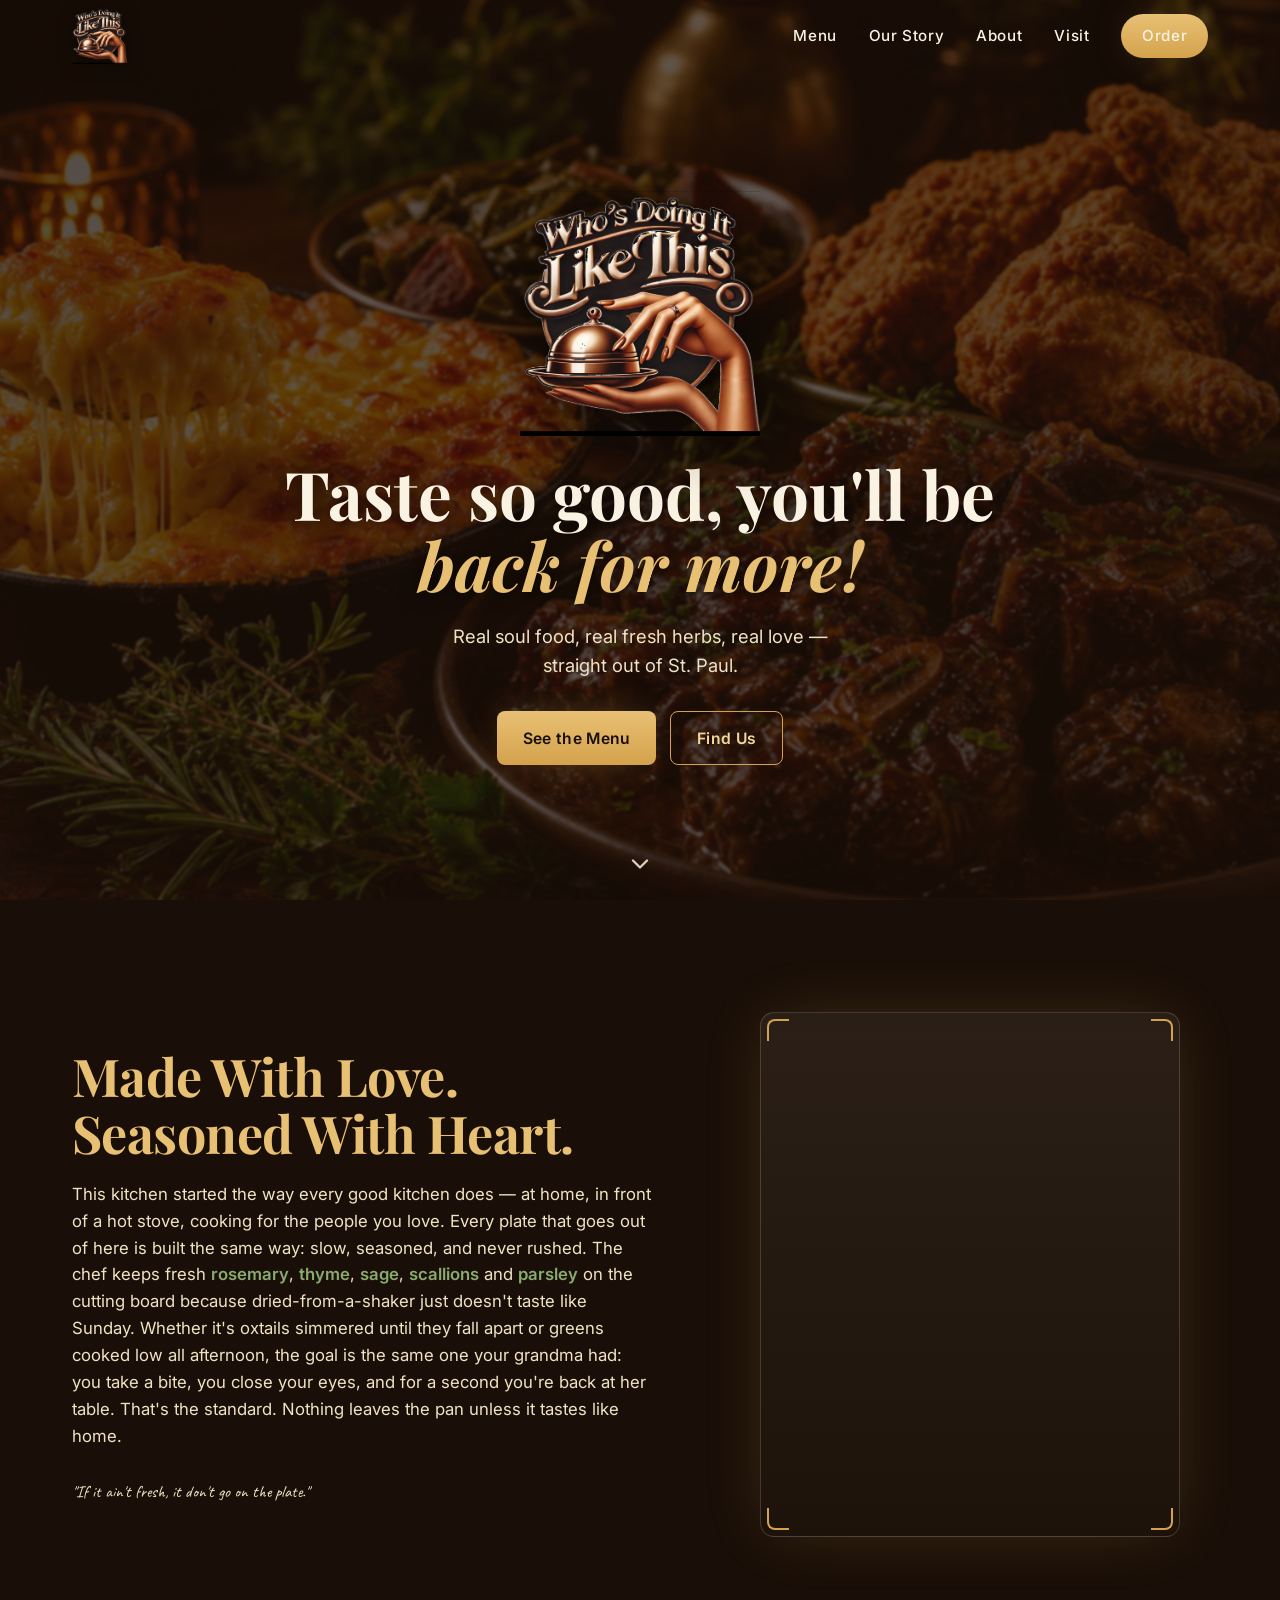
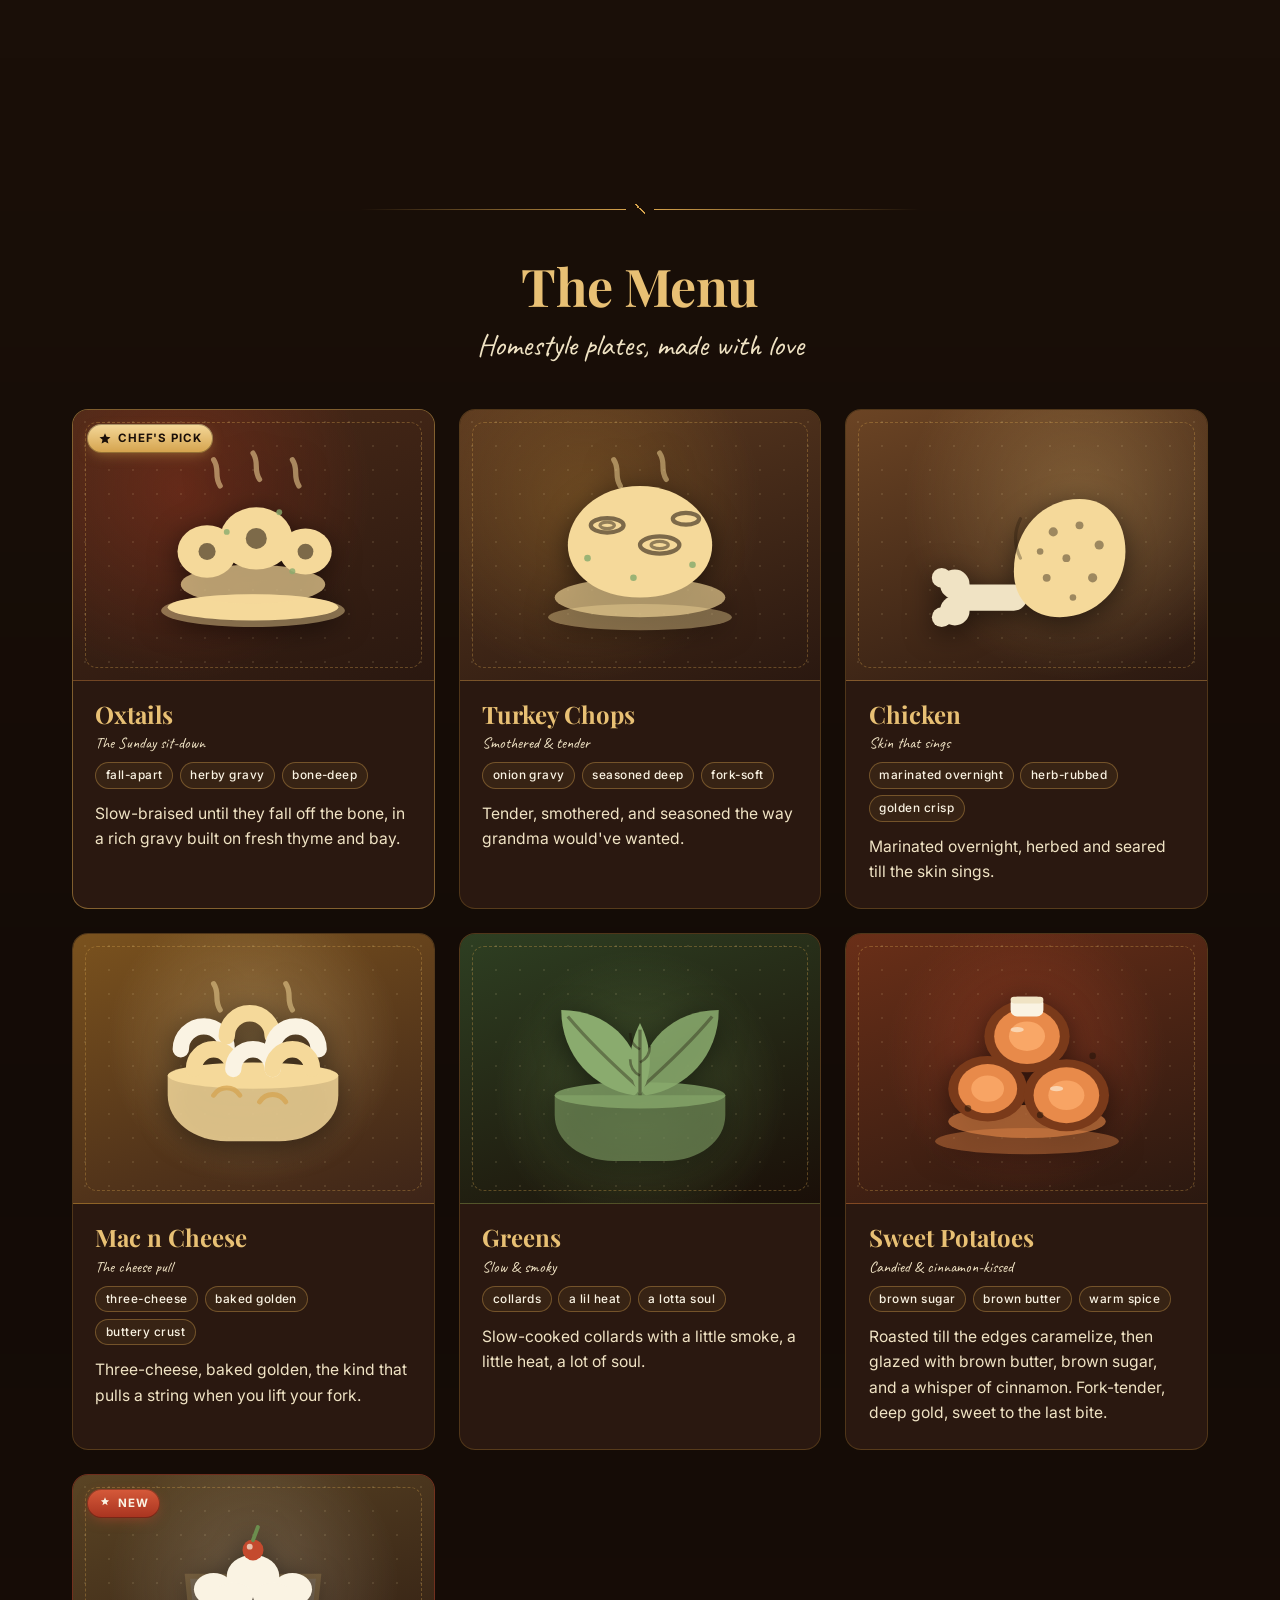
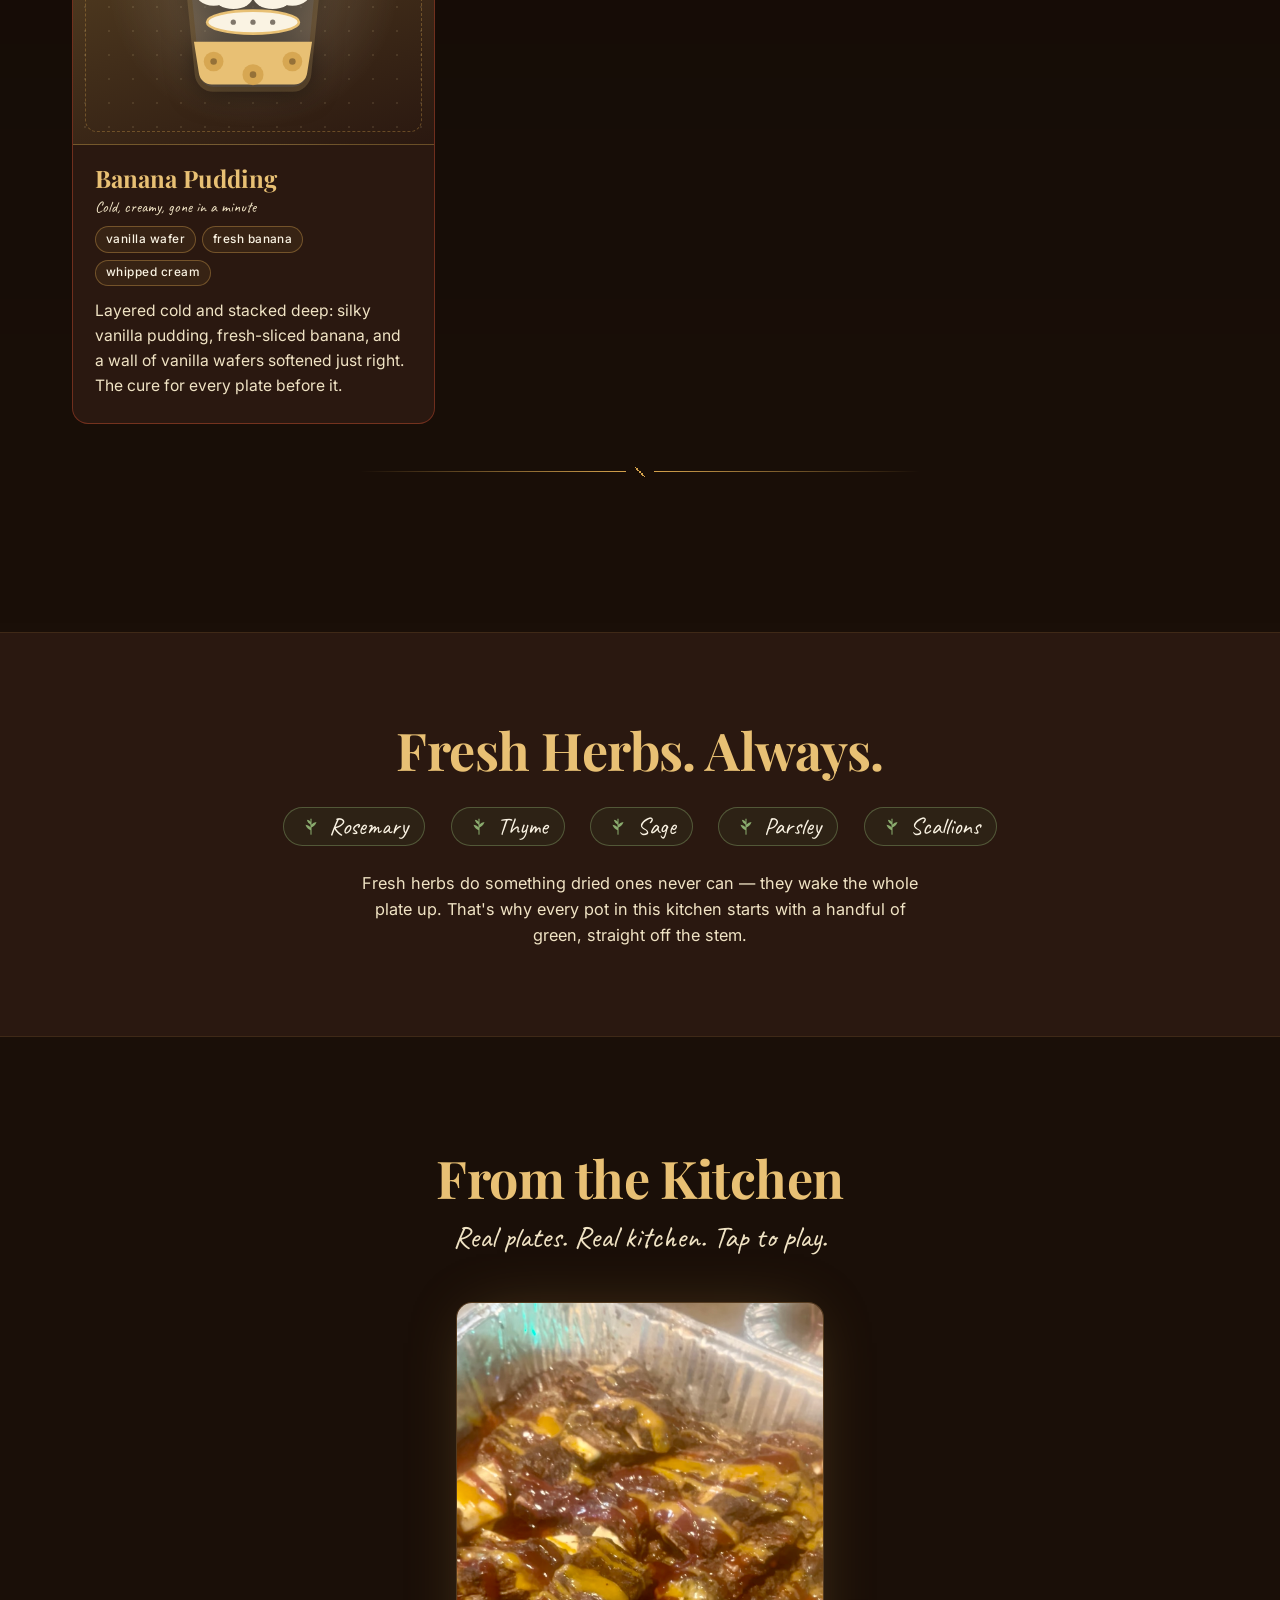
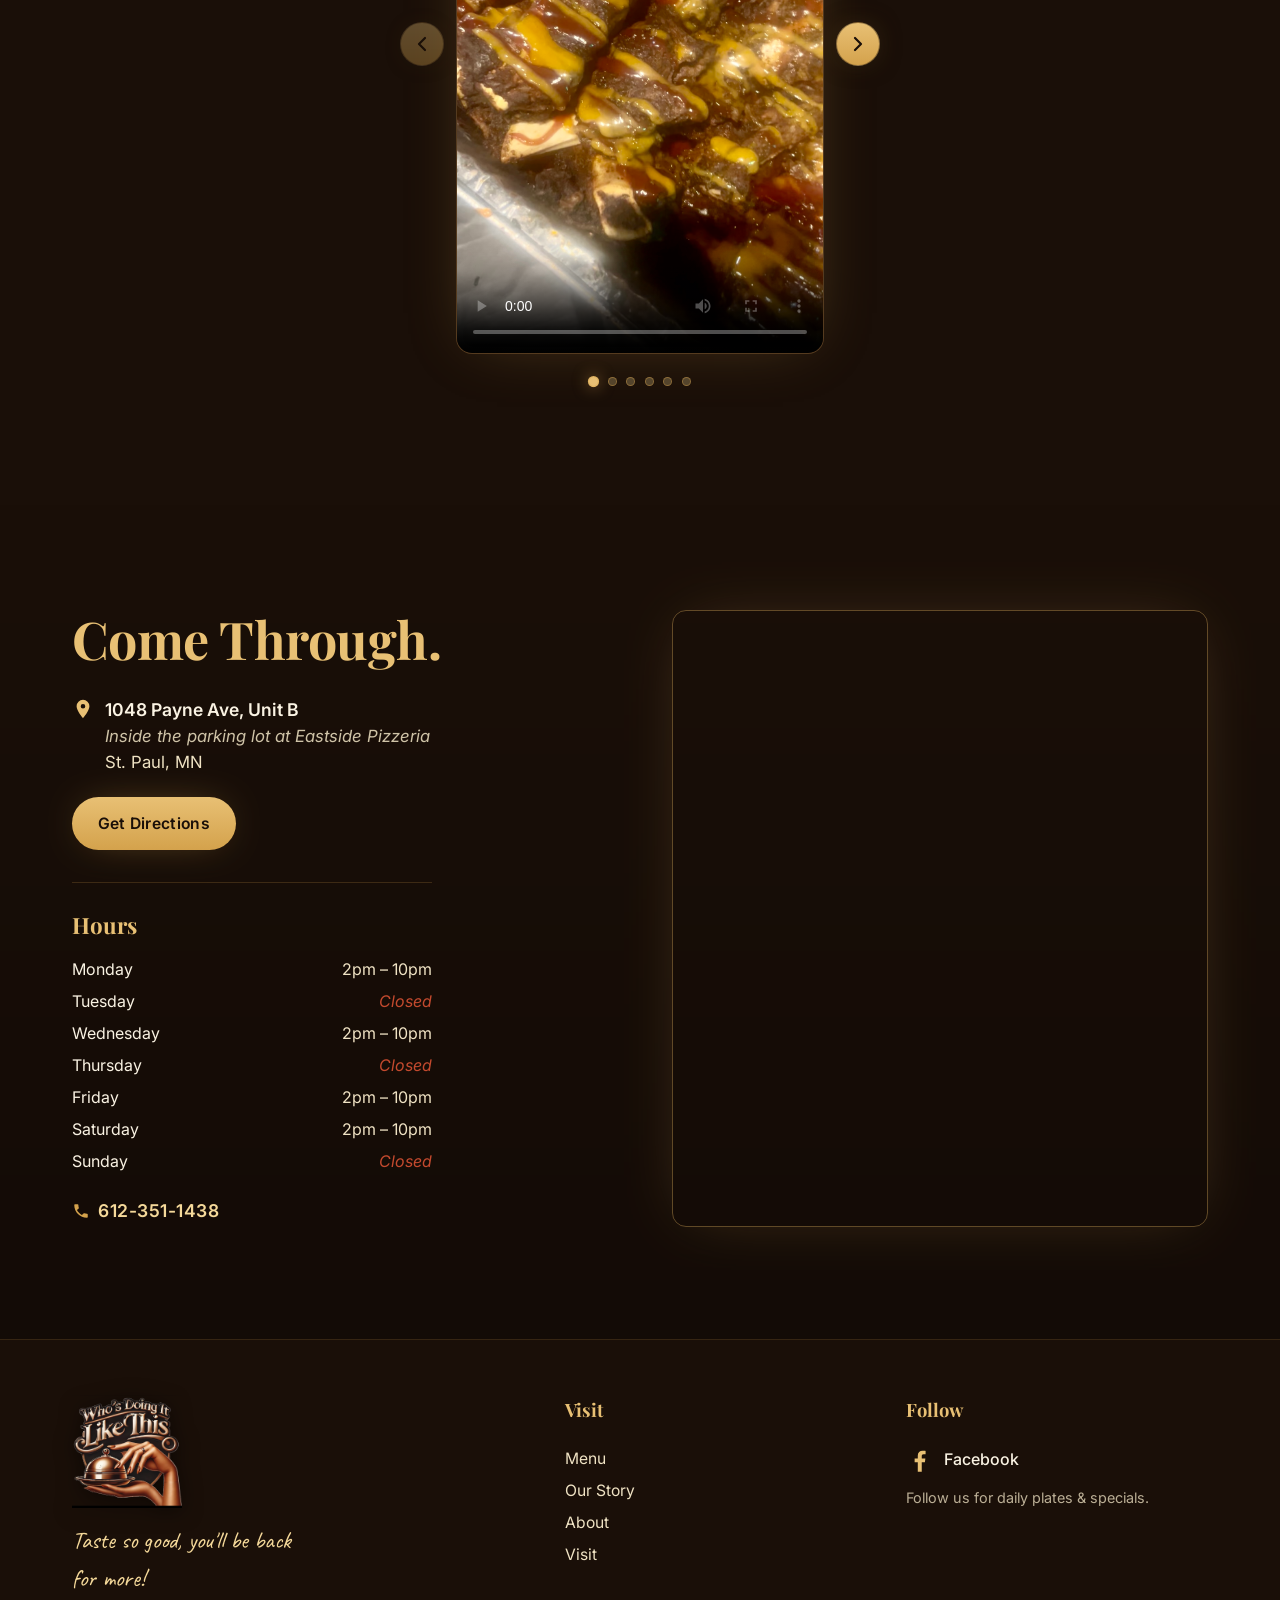
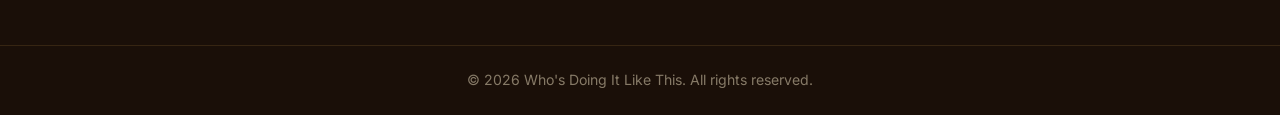
==== commit a4dbe288: "upodates to prod" ====
--- a/index.html
+++ b/index.html
@@ -182,84 +182,242 @@
           <p class="section-sub-hand">Homestyle plates, made with love</p>
         </header>
 
+        <!--
+          Menu cards are intentionally photo-free. Each card uses a custom
+          hand-drawn icon, a handwritten tagline, and a row of flavor-note
+          chips so the grid still feels rich and characterful without photos.
+          When real photography is ready, swap an <img> into .menu-card-icon
+          and remove the .menu-icon SVG.
+        -->
         <div class="menu-grid">
 
-          <!-- FOOD-IMG: Oxtails  ->  swap to images/food/oxtails.jpg when ready -->
-          <article class="menu-card reveal" style="--i: 0;">
-            <div class="menu-card-img">
-              <img src="images/Whos%20doing%20it%20like%20this/IMG_1518.PNG" alt="Plate of slow-braised oxtails in rich gravy" />
-              <span class="flame" aria-hidden="true">
-                <svg viewBox="0 0 24 24" width="20" height="20"><path fill="currentColor" d="M12 2s4 4 4 8a4 4 0 1 1-8 0c0-2 1-3 1-3s-3 2-3 6a6 6 0 0 0 12 0c0-6-6-11-6-11z"/></svg>
-              </span>
+          <article class="menu-card menu-card--featured reveal" style="--i: 0;">
+            <span class="menu-badge menu-badge--pick" aria-label="Chef's pick">
+              <svg viewBox="0 0 24 24" width="14" height="14" aria-hidden="true"><path fill="currentColor" d="M12 2l2.6 6.3 6.8.5-5.2 4.4 1.7 6.6L12 16.9l-5.9 2.9 1.7-6.6L2.6 8.8l6.8-.5L12 2z"/></svg>
+              <span>Chef's Pick</span>
+            </span>
+            <div class="menu-card-icon icon-tone-oxtail" aria-hidden="true">
+              <!-- OXTAILS: braised meat chunks on a plate, gravy pool, bone marrow centers -->
+              <svg class="menu-icon" viewBox="0 0 64 64" focusable="false">
+                <path d="M20 6c2 3 0 5 2 8" stroke="currentColor" stroke-width="1.6" stroke-linecap="round" fill="none" opacity="0.55"/>
+                <path d="M32 4c2 3 0 5 2 8" stroke="currentColor" stroke-width="1.6" stroke-linecap="round" fill="none" opacity="0.55"/>
+                <path d="M44 6c2 3 0 5 2 8" stroke="currentColor" stroke-width="1.6" stroke-linecap="round" fill="none" opacity="0.55"/>
+                <ellipse cx="32" cy="52" rx="28" ry="5" fill="currentColor" opacity="0.45"/>
+                <ellipse cx="32" cy="51" rx="26" ry="4" fill="currentColor"/>
+                <ellipse cx="32" cy="44" rx="22" ry="6" fill="currentColor" opacity="0.7"/>
+                <ellipse cx="18" cy="34" rx="9" ry="8" fill="currentColor"/>
+                <circle cx="18" cy="34" r="2.6" fill="var(--cocoa-950)" opacity="0.55"/>
+                <ellipse cx="33" cy="30" rx="11" ry="9.5" fill="currentColor"/>
+                <circle cx="33" cy="30" r="3.2" fill="var(--cocoa-950)" opacity="0.55"/>
+                <ellipse cx="48" cy="34" rx="8" ry="7" fill="currentColor"/>
+                <circle cx="48" cy="34" r="2.4" fill="var(--cocoa-950)" opacity="0.55"/>
+                <circle cx="24" cy="28" r="0.9" fill="var(--herb-400)" opacity="0.8"/>
+                <circle cx="40" cy="22" r="0.9" fill="var(--herb-400)" opacity="0.8"/>
+                <circle cx="44" cy="40" r="0.9" fill="var(--herb-400)" opacity="0.8"/>
+              </svg>
             </div>
             <div class="menu-card-body">
               <h3>Oxtails</h3>
+              <p class="menu-tagline">The Sunday sit-down</p>
+              <ul class="menu-tags" aria-label="Flavor notes">
+                <li>fall-apart</li><li>herby gravy</li><li>bone-deep</li>
+              </ul>
               <p>Slow-braised until they fall off the bone, in a rich gravy built on fresh thyme and bay.</p>
             </div>
           </article>
 
           <article class="menu-card reveal" style="--i: 1;">
-            <div class="menu-card-img">
-              <img src="images/food/turkey-chops.jpg" alt="Smothered turkey chops in rich onion gravy" />
-              <span class="flame" aria-hidden="true">
-                <svg viewBox="0 0 24 24" width="20" height="20"><path fill="currentColor" d="M12 2s4 4 4 8a4 4 0 1 1-8 0c0-2 1-3 1-3s-3 2-3 6a6 6 0 0 0 12 0c0-6-6-11-6-11z"/></svg>
-              </span>
+            <div class="menu-card-icon icon-tone-turkey" aria-hidden="true">
+              <!-- TURKEY CHOPS: smothered chop in gravy, with onion rings on top -->
+              <svg class="menu-icon" viewBox="0 0 64 64" focusable="false">
+                <path d="M24 6c2 3 0 5 2 8" stroke="currentColor" stroke-width="1.6" stroke-linecap="round" fill="none" opacity="0.5"/>
+                <path d="M38 4c2 3 0 5 2 8" stroke="currentColor" stroke-width="1.6" stroke-linecap="round" fill="none" opacity="0.5"/>
+                <ellipse cx="32" cy="54" rx="28" ry="4" fill="currentColor" opacity="0.4"/>
+                <ellipse cx="32" cy="48" rx="26" ry="6" fill="currentColor" opacity="0.65"/>
+                <path d="M10 32c0-9 9-18 22-18s22 9 22 18c0 9-9 16-22 16s-22-7-22-16z" fill="currentColor"/>
+                <ellipse cx="22" cy="26" rx="5" ry="2.2" fill="none" stroke="var(--cocoa-950)" stroke-width="1.3" opacity="0.55"/>
+                <ellipse cx="22" cy="26" rx="2.2" ry="1" fill="none" stroke="var(--cocoa-950)" stroke-width="1" opacity="0.45"/>
+                <ellipse cx="38" cy="32" rx="6" ry="2.6" fill="none" stroke="var(--cocoa-950)" stroke-width="1.3" opacity="0.55"/>
+                <ellipse cx="38" cy="32" rx="2.6" ry="1.1" fill="none" stroke="var(--cocoa-950)" stroke-width="1" opacity="0.45"/>
+                <ellipse cx="46" cy="24" rx="4" ry="1.8" fill="none" stroke="var(--cocoa-950)" stroke-width="1.3" opacity="0.55"/>
+                <circle cx="16" cy="36" r="1" fill="var(--herb-400)" opacity="0.85"/>
+                <circle cx="48" cy="38" r="1" fill="var(--herb-400)" opacity="0.85"/>
+                <circle cx="30" cy="42" r="1" fill="var(--herb-400)" opacity="0.85"/>
+              </svg>
             </div>
             <div class="menu-card-body">
               <h3>Turkey Chops</h3>
+              <p class="menu-tagline">Smothered & tender</p>
+              <ul class="menu-tags" aria-label="Flavor notes">
+                <li>onion gravy</li><li>seasoned deep</li><li>fork-soft</li>
+              </ul>
               <p>Tender, smothered, and seasoned the way grandma would've wanted.</p>
             </div>
           </article>
 
           <article class="menu-card reveal" style="--i: 2;">
-            <div class="menu-card-img">
-              <img src="images/food/chicken.jpg" alt="Herbed fried chicken pieces golden and crispy" />
-              <span class="flame" aria-hidden="true">
-                <svg viewBox="0 0 24 24" width="20" height="20"><path fill="currentColor" d="M12 2s4 4 4 8a4 4 0 1 1-8 0c0-2 1-3 1-3s-3 2-3 6a6 6 0 0 0 12 0c0-6-6-11-6-11z"/></svg>
-              </span>
+            <div class="menu-card-icon icon-tone-chicken" aria-hidden="true">
+              <!-- CHICKEN: classic drumstick silhouette - bone bottom, crispy meat ball -->
+              <svg class="menu-icon" viewBox="0 0 64 64" focusable="false">
+                <rect x="10" y="44" width="22" height="8" rx="4" fill="var(--cream-100)"/>
+                <circle cx="10" cy="44" r="4.5" fill="var(--cream-100)"/>
+                <circle cx="10" cy="52" r="4.5" fill="var(--cream-100)"/>
+                <circle cx="6"  cy="42" r="3" fill="var(--cream-100)"/>
+                <circle cx="6"  cy="54" r="3" fill="var(--cream-100)"/>
+                <path d="M28 40c0-13 9-22 20-22 9 0 14 7 14 16 0 11-9 20-20 20-8 0-14-5-14-14z" fill="currentColor"/>
+                <path d="M30 24c-2 4-2 8 0 12" stroke="var(--cocoa-950)" stroke-width="1" stroke-linecap="round" fill="none" opacity="0.3"/>
+                <circle cx="40" cy="28" r="1.4" fill="var(--cocoa-950)" opacity="0.4"/>
+                <circle cx="48" cy="26" r="1.2" fill="var(--cocoa-950)" opacity="0.4"/>
+                <circle cx="54" cy="32" r="1.4" fill="var(--cocoa-950)" opacity="0.4"/>
+                <circle cx="44" cy="36" r="1.2" fill="var(--cocoa-950)" opacity="0.4"/>
+                <circle cx="52" cy="42" r="1.4" fill="var(--cocoa-950)" opacity="0.4"/>
+                <circle cx="38" cy="42" r="1.2" fill="var(--cocoa-950)" opacity="0.4"/>
+                <circle cx="46" cy="48" r="1" fill="var(--cocoa-950)" opacity="0.4"/>
+                <circle cx="36" cy="34" r="1" fill="var(--cocoa-950)" opacity="0.4"/>
+              </svg>
             </div>
             <div class="menu-card-body">
               <h3>Chicken</h3>
+              <p class="menu-tagline">Skin that sings</p>
+              <ul class="menu-tags" aria-label="Flavor notes">
+                <li>marinated overnight</li><li>herb-rubbed</li><li>golden crisp</li>
+              </ul>
               <p>Marinated overnight, herbed and seared till the skin sings.</p>
             </div>
           </article>
 
           <article class="menu-card reveal" style="--i: 3;">
-            <div class="menu-card-img">
-              <img src="images/food/mac-n-cheese.jpg" alt="Baked three-cheese mac and cheese with golden crust and cheese pull" />
-              <span class="flame" aria-hidden="true">
-                <svg viewBox="0 0 24 24" width="20" height="20"><path fill="currentColor" d="M12 2s4 4 4 8a4 4 0 1 1-8 0c0-2 1-3 1-3s-3 2-3 6a6 6 0 0 0 12 0c0-6-6-11-6-11z"/></svg>
-              </span>
+            <div class="menu-card-icon icon-tone-mac" aria-hidden="true">
+              <!-- MAC N CHEESE: bowl of elbow noodles - each noodle a thick curved tube -->
+              <svg class="menu-icon" viewBox="0 0 64 64" focusable="false">
+                <path d="M20 6c2 3 0 5 2 8" stroke="currentColor" stroke-width="1.6" stroke-linecap="round" fill="none" opacity="0.5"/>
+                <path d="M42 6c2 3 0 5 2 8" stroke="currentColor" stroke-width="1.6" stroke-linecap="round" fill="none" opacity="0.5"/>
+                <path d="M6 34h52v6c0 8-8 14-18 14H24c-10 0-18-6-18-14v-6z" fill="currentColor" opacity="0.85"/>
+                <ellipse cx="32" cy="34" rx="26" ry="4" fill="currentColor"/>
+                <path d="M10 26a7 7 0 0 1 14 0"   stroke="var(--cream-50)" stroke-width="5" stroke-linecap="round" fill="none"/>
+                <path d="M24 22a7 7 0 0 1 14 0"   stroke="var(--gold-300)" stroke-width="5" stroke-linecap="round" fill="none"/>
+                <path d="M38 26a7 7 0 0 1 14 0"   stroke="var(--cream-50)" stroke-width="5" stroke-linecap="round" fill="none"/>
+                <path d="M14 32a6 6 0 0 1 12 0"   stroke="var(--gold-300)" stroke-width="5" stroke-linecap="round" fill="none"/>
+                <path d="M26 32a6 6 0 0 1 12 0"   stroke="var(--cream-50)" stroke-width="5" stroke-linecap="round" fill="none"/>
+                <path d="M38 32a6 6 0 0 1 12 0"   stroke="var(--gold-300)" stroke-width="5" stroke-linecap="round" fill="none"/>
+                <path d="M20 40c2-3 6-3 8 0" stroke="var(--gold-500)" stroke-width="1.5" stroke-linecap="round" fill="none" opacity="0.7"/>
+                <path d="M34 42c2-3 6-3 8 0" stroke="var(--gold-500)" stroke-width="1.5" stroke-linecap="round" fill="none" opacity="0.7"/>
+              </svg>
             </div>
             <div class="menu-card-body">
               <h3>Mac n Cheese</h3>
+              <p class="menu-tagline">The cheese pull</p>
+              <ul class="menu-tags" aria-label="Flavor notes">
+                <li>three-cheese</li><li>baked golden</li><li>buttery crust</li>
+              </ul>
               <p>Three-cheese, baked golden, the kind that pulls a string when you lift your fork.</p>
             </div>
           </article>
 
           <article class="menu-card reveal" style="--i: 4;">
-            <div class="menu-card-img">
-              <img src="images/food/greens.jpg" alt="Slow-cooked Southern collard greens with smoked meat" />
-              <span class="flame" aria-hidden="true">
-                <svg viewBox="0 0 24 24" width="20" height="20"><path fill="currentColor" d="M12 2s4 4 4 8a4 4 0 1 1-8 0c0-2 1-3 1-3s-3 2-3 6a6 6 0 0 0 12 0c0-6-6-11-6-11z"/></svg>
-              </span>
+            <div class="menu-card-icon icon-tone-greens" aria-hidden="true">
+              <!-- GREENS: bowl of layered collard leaves with vein detail -->
+              <svg class="menu-icon" viewBox="0 0 64 64" focusable="false">
+                <path d="M6 40h52v6c0 8-8 14-18 14H24c-10 0-18-6-18-14v-6z" fill="currentColor" opacity="0.55"/>
+                <ellipse cx="32" cy="40" rx="26" ry="4" fill="currentColor" opacity="0.75"/>
+                <path d="M30 40c-12-2-22-12-22-26 14 0 24 10 24 22 0 2-1 4-2 4z" fill="currentColor"/>
+                <path d="M10 16c5 6 13 14 22 22" stroke="var(--cocoa-950)" stroke-width="1" opacity="0.35" fill="none"/>
+                <path d="M34 40c12-2 22-12 22-26-14 0-24 10-24 22 0 2 1 4 2 4z" fill="currentColor" opacity="0.88"/>
+                <path d="M54 16c-5 6-13 14-22 22" stroke="var(--cocoa-950)" stroke-width="1" opacity="0.35" fill="none"/>
+                <path d="M32 40c-4-6-4-14 0-22 4 8 4 16 0 22z" fill="currentColor"/>
+                <path d="M32 20v20" stroke="var(--cocoa-950)" stroke-width="1" opacity="0.4"/>
+                <path d="M32 26c-2-1-3-3-3-5" stroke="var(--cocoa-950)" stroke-width="0.8" opacity="0.4" fill="none"/>
+                <path d="M32 30c2-1 3-3 3-5" stroke="var(--cocoa-950)" stroke-width="0.8" opacity="0.4" fill="none"/>
+                <path d="M32 34c-2-1-3-3-3-5" stroke="var(--cocoa-950)" stroke-width="0.8" opacity="0.4" fill="none"/>
+              </svg>
             </div>
             <div class="menu-card-body">
               <h3>Greens</h3>
+              <p class="menu-tagline">Slow & smoky</p>
+              <ul class="menu-tags" aria-label="Flavor notes">
+                <li>collards</li><li>a lil heat</li><li>a lotta soul</li>
+              </ul>
               <p>Slow-cooked collards with a little smoke, a little heat, a lot of soul.</p>
             </div>
           </article>
 
           <article class="menu-card reveal" style="--i: 5;">
-            <div class="menu-card-img">
-              <img src="images/food/rice.jpg" alt="Fluffy white rice with rich brown gravy poured over" />
-              <span class="flame" aria-hidden="true">
-                <svg viewBox="0 0 24 24" width="20" height="20"><path fill="currentColor" d="M12 2s4 4 4 8a4 4 0 1 1-8 0c0-2 1-3 1-3s-3 2-3 6a6 6 0 0 0 12 0c0-6-6-11-6-11z"/></svg>
-              </span>
+            <div class="menu-card-icon icon-tone-sweetpotato" aria-hidden="true">
+              <!-- SWEET POTATOES: candied rounds w/ orange flesh, glaze, marshmallow on top -->
+              <svg class="menu-icon" viewBox="0 0 64 64" focusable="false">
+                <ellipse cx="32" cy="54" rx="28" ry="4" fill="currentColor" opacity="0.4"/>
+                <ellipse cx="32" cy="48" rx="24" ry="5" fill="currentColor" opacity="0.6"/>
+                <g>
+                  <ellipse cx="20" cy="38" rx="12" ry="10" fill="#7a3a1a"/>
+                  <ellipse cx="20" cy="38" rx="9" ry="7.5" fill="currentColor"/>
+                  <ellipse cx="20" cy="38" rx="5" ry="4" fill="#ffb070" opacity="0.7"/>
+                </g>
+                <g>
+                  <ellipse cx="44" cy="40" rx="13" ry="11" fill="#7a3a1a"/>
+                  <ellipse cx="44" cy="40" rx="10" ry="8.5" fill="currentColor"/>
+                  <ellipse cx="44" cy="40" rx="5.5" ry="4.5" fill="#ffb070" opacity="0.7"/>
+                </g>
+                <g>
+                  <ellipse cx="32" cy="22" rx="13" ry="11" fill="#7a3a1a"/>
+                  <ellipse cx="32" cy="22" rx="10" ry="8.5" fill="currentColor"/>
+                  <ellipse cx="32" cy="22" rx="5.5" ry="4.5" fill="#ffb070" opacity="0.75"/>
+                </g>
+                <rect x="27" y="10" width="10" height="6" rx="2" fill="var(--cream-50)"/>
+                <rect x="27" y="10" width="10" height="2" rx="1" fill="var(--cream-100)"/>
+                <ellipse cx="29" cy="20" rx="2" ry="0.8" fill="var(--cream-50)" opacity="0.6"/>
+                <ellipse cx="41" cy="38" rx="2" ry="0.8" fill="var(--cream-50)" opacity="0.6"/>
+                <circle cx="14" cy="44" r="1" fill="var(--cocoa-950)" opacity="0.5"/>
+                <circle cx="36" cy="46" r="1" fill="var(--cocoa-950)" opacity="0.5"/>
+                <circle cx="52" cy="28" r="1" fill="var(--cocoa-950)" opacity="0.5"/>
+              </svg>
             </div>
             <div class="menu-card-body">
-              <h3>Rice</h3>
-              <p>Fluffy, buttery, ready to soak up every drop of that gravy.</p>
+              <h3>Sweet Potatoes</h3>
+              <p class="menu-tagline">Candied & cinnamon-kissed</p>
+              <ul class="menu-tags" aria-label="Flavor notes">
+                <li>brown sugar</li><li>brown butter</li><li>warm spice</li>
+              </ul>
+              <p>Roasted till the edges caramelize, then glazed with brown butter, brown sugar, and a whisper of cinnamon. Fork-tender, deep gold, sweet to the last bite.</p>
+            </div>
+          </article>
+
+          <article class="menu-card menu-card--new reveal" style="--i: 6;">
+            <span class="menu-badge menu-badge--new" aria-label="New menu item">
+              <svg viewBox="0 0 24 24" width="14" height="14" aria-hidden="true"><path fill="currentColor" d="M12 2l2 5 5 .5-4 3.5 1.5 5L12 13l-4.5 3 1.5-5-4-3.5 5-.5L12 2z"/></svg>
+              <span>New</span>
+            </span>
+            <div class="menu-card-icon icon-tone-pudding" aria-hidden="true">
+              <!-- BANANA PUDDING: trifle cup w/ layers, whipped cream cloud, banana slice, cherry -->
+              <svg class="menu-icon" viewBox="0 0 64 64" focusable="false">
+                <path d="M12 22h40l-3 30a5 5 0 0 1-5 4.5H20a5 5 0 0 1-5-4.5L12 22z" fill="var(--cream-50)" opacity="0.18" stroke="currentColor" stroke-width="1.5"/>
+                <path d="M14 42h36l-1.5 9.5a4 4 0 0 1-4 3.5H19.5a4 4 0 0 1-4-3.5L14 42z" fill="currentColor"/>
+                <circle cx="20" cy="48" r="3" fill="var(--gold-500)" opacity="0.85"/>
+                <circle cx="32" cy="52" r="3.2" fill="var(--gold-500)" opacity="0.85"/>
+                <circle cx="44" cy="48" r="3" fill="var(--gold-500)" opacity="0.85"/>
+                <circle cx="20" cy="48" r="1" fill="var(--cocoa-950)" opacity="0.35"/>
+                <circle cx="32" cy="52" r="1" fill="var(--cocoa-950)" opacity="0.35"/>
+                <circle cx="44" cy="48" r="1" fill="var(--cocoa-950)" opacity="0.35"/>
+                <ellipse cx="32" cy="36" rx="14" ry="3.5" fill="var(--cream-50)" stroke="var(--gold-400)" stroke-width="0.8"/>
+                <circle cx="26" cy="36" r="0.8" fill="var(--cocoa-950)" opacity="0.55"/>
+                <circle cx="32" cy="36" r="0.8" fill="var(--cocoa-950)" opacity="0.55"/>
+                <circle cx="38" cy="36" r="0.8" fill="var(--cocoa-950)" opacity="0.55"/>
+                <ellipse cx="20" cy="26" rx="6" ry="5" fill="var(--cream-50)"/>
+                <ellipse cx="32" cy="22" rx="8" ry="6.5" fill="var(--cream-50)"/>
+                <ellipse cx="44" cy="26" rx="6" ry="5" fill="var(--cream-50)"/>
+                <ellipse cx="26" cy="28" rx="6" ry="4" fill="var(--cream-50)"/>
+                <ellipse cx="38" cy="28" rx="6" ry="4" fill="var(--cream-50)"/>
+                <circle cx="32" cy="14" r="3.2" fill="var(--paprika-500)"/>
+                <circle cx="31" cy="13" r="0.9" fill="var(--cream-50)" opacity="0.7"/>
+                <path d="M32 11l1.5-4" stroke="var(--herb-500)" stroke-width="1.2" stroke-linecap="round"/>
+              </svg>
+            </div>
+            <div class="menu-card-body">
+              <h3>Banana Pudding</h3>
+              <p class="menu-tagline">Cold, creamy, gone in a minute</p>
+              <ul class="menu-tags" aria-label="Flavor notes">
+                <li>vanilla wafer</li><li>fresh banana</li><li>whipped cream</li>
+              </ul>
+              <p>Layered cold and stacked deep: silky vanilla pudding, fresh-sliced banana, and a wall of vanilla wafers softened just right. The cure for every plate before it.</p>
             </div>
           </article>
 
--- a/css/styles.css
+++ b/css/styles.css
@@ -507,7 +507,10 @@
 }
 
 .menu-card {
-  background: var(--cocoa-900);
+  position: relative;
+  background:
+    linear-gradient(180deg, rgba(212, 162, 76, 0.05), transparent 40%),
+    var(--cocoa-900);
   border: 1px solid rgba(168, 122, 46, 0.3);
   border-radius: 16px;
   overflow: hidden;
@@ -516,73 +519,164 @@
   transition: transform 0.3s ease, border-color 0.3s ease, box-shadow 0.3s ease;
 }
 
-.menu-card-img {
+/* Chalkboard / signage icon panel ------------------------------------ */
+.menu-card-icon {
   position: relative;
+  aspect-ratio: 4 / 3;
+  display: flex;
+  align-items: center;
+  justify-content: center;
+  overflow: hidden;
+  /* Common base wash; per-dish tones override the radial accent below. */
+  background:
+    radial-gradient(circle at 30% 30%, rgba(245, 217, 154, 0.12), transparent 55%),
+    radial-gradient(circle at 70% 80%, rgba(212, 162, 76, 0.10), transparent 55%),
+    linear-gradient(160deg, var(--cocoa-800), var(--cocoa-900));
+  color: var(--gold-300);
+  border-bottom: 1px solid rgba(212, 162, 76, 0.22);
+}
+
+/* Subtle hand-drawn frame inside the icon panel (gold dashed border)  */
+.menu-card-icon::before {
+  content: "";
+  position: absolute;
+  inset: 12px;
+  border: 1px dashed rgba(212, 162, 76, 0.35);
+  border-radius: 12px;
+  pointer-events: none;
+}
+
+/* Tiny "noise" specks so the panel reads as chalkboard / textured paper */
+.menu-card-icon::after {
+  content: "";
+  position: absolute;
+  inset: 0;
+  pointer-events: none;
+  opacity: 0.16;
+  background-image: radial-gradient(rgba(245, 217, 154, 0.7) 1px, transparent 1.2px);
+  background-size: 24px 24px;
+  mix-blend-mode: screen;
+}
+
+.menu-icon {
+  position: relative;
+  z-index: 1;
+  width: clamp(130px, 62%, 210px);
+  height: auto;
   aspect-ratio: 1 / 1;
-  overflow: hidden;
-  background: var(--cocoa-800);
-}
-.menu-card-img img {
-  width: 100%;
-  height: 100%;
-  object-fit: cover;
-}
-
-/* Placeholder gradient backgrounds for cards without a photo yet */
-.menu-card-img--placeholder {
-  display: flex;
-  align-items: center;
-  justify-content: center;
-}
-.menu-card-img--placeholder::after {
-  content: "Photo coming soon";
-  font-family: var(--font-hand);
-  font-size: 1.4rem;
-  color: rgba(245, 217, 154, 0.55);
-  letter-spacing: 0.02em;
-}
-.placeholder-turkey  { background: radial-gradient(circle at 30% 30%, #6b3a1f, #2a1810 70%); }
-.placeholder-chicken { background: radial-gradient(circle at 70% 30%, #8a5a2c, #2a1810 70%); }
-.placeholder-mac     { background: radial-gradient(circle at 50% 40%, #c08a3a, #3d2418 75%); }
-.placeholder-greens  { background: radial-gradient(circle at 50% 60%, #4a6b3a, #1a0f08 75%); }
-.placeholder-rice    { background: radial-gradient(circle at 50% 50%, #b89a6a, #2a1810 75%); }
-
-.flame {
-  position: absolute;
-  top: 12px;
-  right: 12px;
-  width: 36px;
-  height: 36px;
-  display: inline-flex;
-  align-items: center;
-  justify-content: center;
-  border-radius: 50%;
-  background: rgba(26, 15, 8, 0.7);
-  color: var(--gold-400);
-  border: 1px solid rgba(212, 162, 76, 0.4);
-  backdrop-filter: blur(4px);
-}
-
+  color: var(--gold-300);
+  filter: drop-shadow(0 6px 14px rgba(0, 0, 0, 0.55));
+  transition: transform 0.35s ease;
+}
+
+/* Per-dish color tones -- each gives the icon panel its own personality */
+.icon-tone-oxtail       { background: radial-gradient(circle at 30% 30%, rgba(168, 51, 31, 0.35), transparent 60%), linear-gradient(160deg, #4a2a18, #2a1810); }
+.icon-tone-turkey       { background: radial-gradient(circle at 35% 35%, rgba(168, 122, 46, 0.35), transparent 60%), linear-gradient(160deg, #5c3a20, #2a1810); }
+.icon-tone-chicken      { background: radial-gradient(circle at 65% 35%, rgba(232, 192, 116, 0.30), transparent 60%), linear-gradient(160deg, #6b4424, #2a1810); }
+.icon-tone-mac          { background: radial-gradient(circle at 50% 40%, rgba(245, 217, 154, 0.32), transparent 60%), linear-gradient(160deg, #7a521e, #3d2418); }
+.icon-tone-greens       { background: radial-gradient(circle at 50% 60%, rgba(107, 142, 78, 0.40), transparent 60%), linear-gradient(160deg, #2e3f22, #1a0f08); }
+.icon-tone-sweetpotato  { background: radial-gradient(circle at 50% 45%, rgba(196, 74, 46, 0.35), transparent 60%), linear-gradient(160deg, #6a2f18, #2a1810); }
+.icon-tone-pudding      { background: radial-gradient(circle at 50% 40%, rgba(250, 243, 227, 0.20), transparent 60%), linear-gradient(160deg, #5a4424, #2a1810); }
+
+/* Some dishes get a deeper signature color for the SVG itself */
+.icon-tone-greens       .menu-icon { color: var(--herb-400); }
+.icon-tone-sweetpotato  .menu-icon { color: #e88a4a; }
+.icon-tone-pudding      .menu-icon { color: var(--gold-400); }
+
+/* Card body --------------------------------------------------------- */
 .menu-card-body {
   padding: 1.25rem 1.4rem 1.5rem;
+  display: flex;
+  flex-direction: column;
+  gap: 0.55rem;
 }
 .menu-card-body h3 {
   font-family: var(--font-display);
   font-weight: 700;
   font-size: 1.5rem;
   color: var(--gold-400);
-  margin-bottom: 0.4rem;
+  line-height: 1.1;
 }
 .menu-card-body p {
   color: var(--cream-100);
   font-size: 0.98rem;
-}
-
+  margin: 0;
+}
+
+/* Handwritten tagline under the dish name */
+.menu-tagline {
+  font-family: var(--font-hand);
+  font-size: 1.35rem;
+  color: var(--gold-300);
+  line-height: 1;
+  margin-top: -0.2rem;
+}
+
+/* Flavor-note tag chips */
+.menu-tags {
+  display: flex;
+  flex-wrap: wrap;
+  gap: 0.4rem;
+  margin: 0.1rem 0 0.2rem;
+  padding: 0;
+  list-style: none;
+}
+.menu-tags li {
+  display: inline-flex;
+  align-items: center;
+  padding: 0.18rem 0.6rem;
+  border: 1px solid rgba(212, 162, 76, 0.38);
+  border-radius: 999px;
+  background: rgba(212, 162, 76, 0.08);
+  color: var(--cream-50);
+  font-size: 0.74rem;
+  font-weight: 500;
+  letter-spacing: 0.04em;
+  text-transform: lowercase;
+}
+
+/* Corner ribbon badges (Chef's Pick / New) -------------------------- */
+.menu-badge {
+  position: absolute;
+  top: 14px;
+  left: 14px;
+  z-index: 2;
+  display: inline-flex;
+  align-items: center;
+  gap: 0.35rem;
+  padding: 0.32rem 0.7rem 0.34rem;
+  border-radius: 999px;
+  font-size: 0.72rem;
+  font-weight: 700;
+  letter-spacing: 0.08em;
+  text-transform: uppercase;
+  background: linear-gradient(180deg, var(--gold-300), var(--gold-500));
+  color: var(--cocoa-950);
+  box-shadow: 0 4px 14px -4px rgba(212, 162, 76, 0.55),
+              0 0 0 1px rgba(26, 15, 8, 0.35) inset;
+}
+.menu-badge svg { flex-shrink: 0; }
+
+.menu-badge--new {
+  background: linear-gradient(180deg, #d65a3a, var(--paprika-600));
+  color: var(--cream-50);
+  box-shadow: 0 4px 14px -4px rgba(196, 74, 46, 0.6),
+              0 0 0 1px rgba(26, 15, 8, 0.35) inset;
+}
+
+/* Highlight rim for featured cards */
+.menu-card--featured { border-color: rgba(212, 162, 76, 0.5); }
+.menu-card--new      { border-color: rgba(196, 74, 46, 0.45); }
+
+/* Hover --------------------------------------------------------------- */
 @media (hover: hover) {
   .menu-card:hover {
     transform: translateY(-4px);
     border-color: rgba(212, 162, 76, 0.6);
     box-shadow: 0 0 60px -15px rgba(212, 162, 76, 0.35);
+  }
+  .menu-card:hover .menu-icon {
+    transform: scale(1.08) rotate(-2deg);
   }
 }
 
